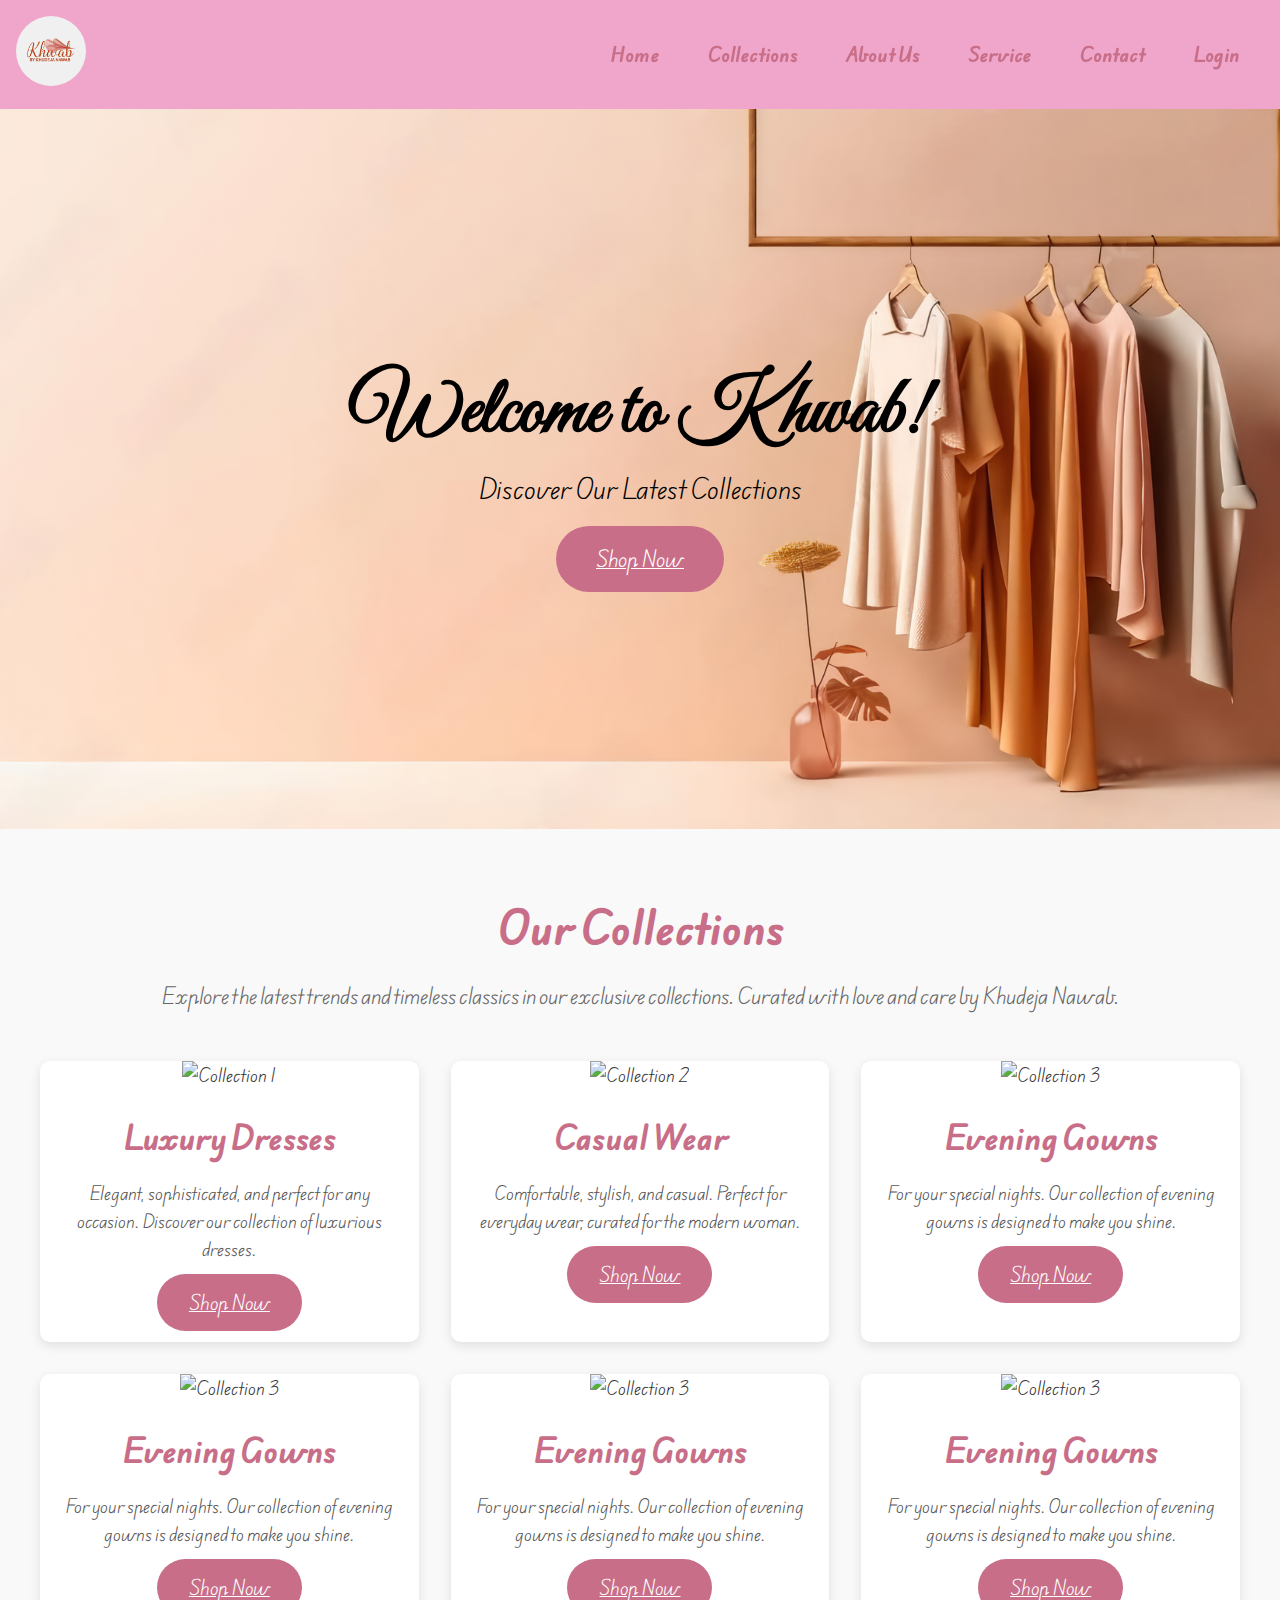
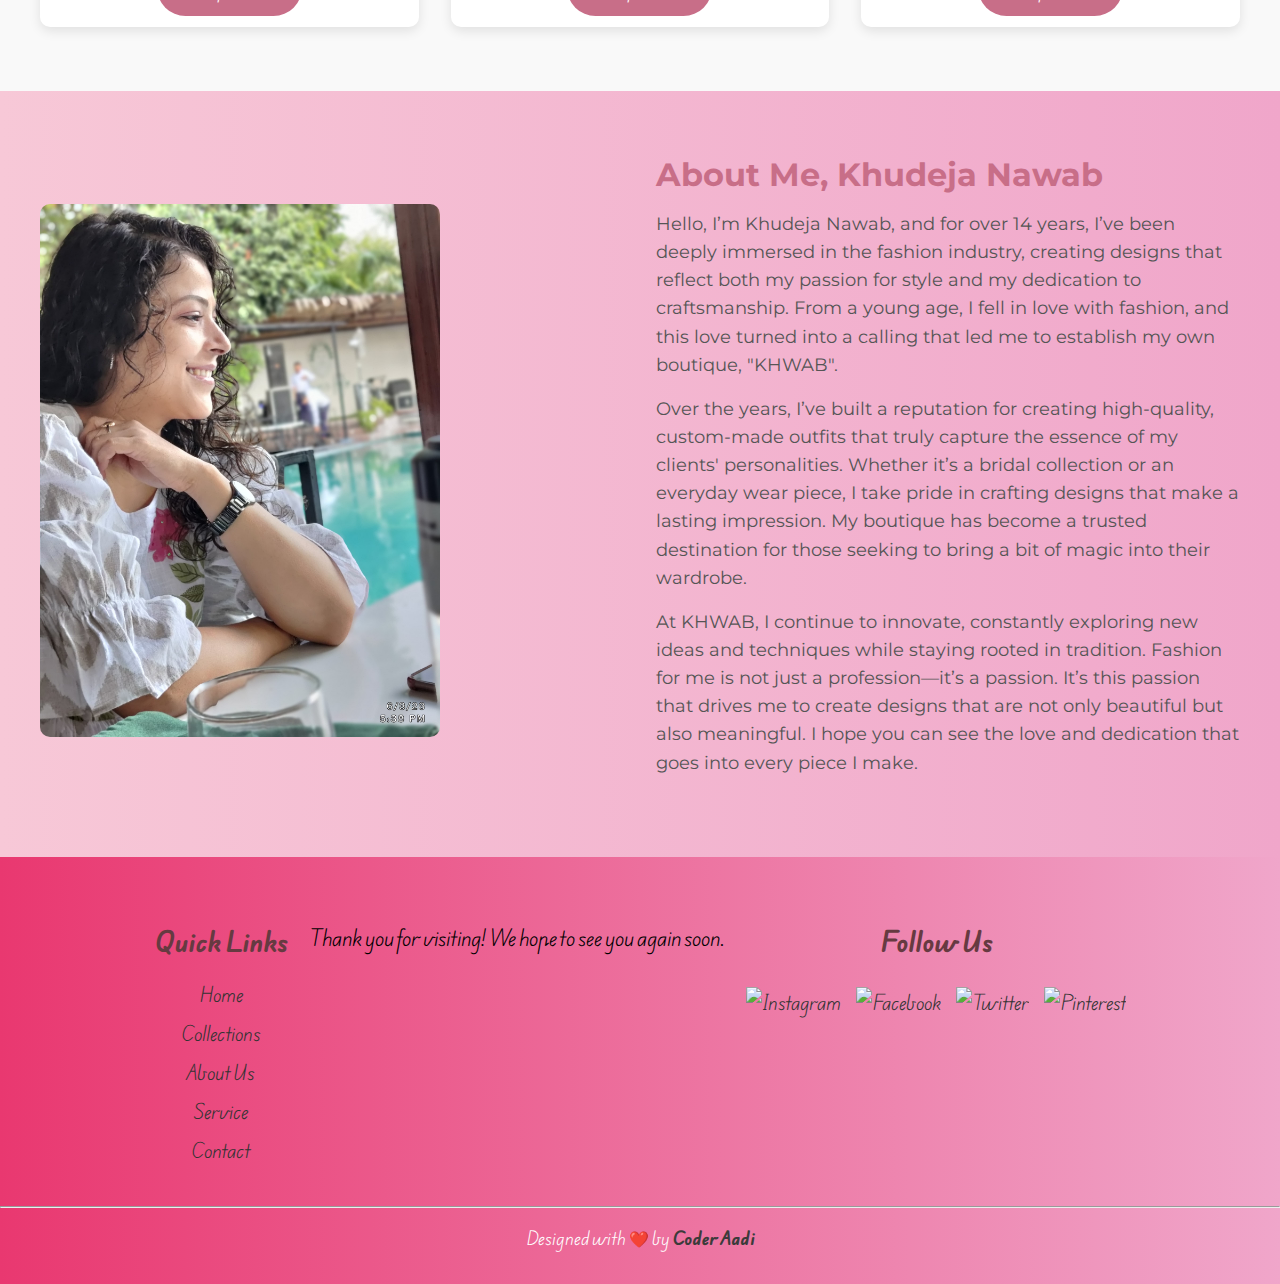
==== index.html @ cdc01c16 "pushing 1st update" ====
<!DOCTYPE html>
<html lang="en">

<head>
    <meta charset="UTF-8">
    <meta name="viewport" content="width=device-width, initial-scale=1.0">
    <title>KHWAB by Khudeja Nawab</title>
    <link rel="icon" href="/assets/images/fevicon.ico" type="image/x-icon">
    <link rel="stylesheet" href="/assets/css/style.css">
    <script src="/assets/js/script.js"></script>

    <!-- fonts -->
    <link rel="preconnect" href="https://fonts.googleapis.com">
    <link rel="preconnect" href="https://fonts.gstatic.com" crossorigin>
    <link
        href="https://fonts.googleapis.com/css2?family=Great+Vibes&family=Montserrat:ital,wght@0,100..900;1,100..900&family=Parkinsans:wght@300..800&family=Poppins:ital,wght@0,100;0,200;0,300;0,400;0,500;0,600;0,700;0,800;0,900;1,100;1,200;1,300;1,400;1,500;1,600;1,700;1,800;1,900&family=Teko:wght@300..700&display=swap"
        rel="stylesheet">
    <link
        href="https://fonts.googleapis.com/css2?family=Edu+AU+VIC+WA+NT+Hand:wght@400..700&family=Great+Vibes&family=Montserrat:ital,wght@0,100..900;1,100..900&family=Parkinsans:wght@300..800&family=Poppins:ital,wght@0,100;0,200;0,300;0,400;0,500;0,600;0,700;0,800;0,900;1,100;1,200;1,300;1,400;1,500;1,600;1,700;1,800;1,900&family=Teko:wght@300..700&display=swap"
        rel="stylesheet">
</head>

<body>

    <!-- Header Section -->
    <header>
        <div class="logo">
            <img src="/assets/images/logo-img.jpg" alt="KHWAB Boutique">
        </div>
        <nav>
            <ul class="nav-links">
                <li><a href="#home">Home</a></li>
                <li><a href="#collections">Collections</a></li>
                <li><a href="#about">About Us</a></li>
                <li><a href="#service">Service</a></li>
                <li><a href="#contact">Contact</a></li>
                <li><a href="#login">Login</a></li>
            </ul>
        </nav>
    </header>

    <!-- Hero Section -->
    <section class="hero">
        <div class="hero-text">
            <h1>Welcome to Khwab!</h1>
            <p>Discover Our Latest Collections</p>
            <a href="#collections" class="btn">Shop Now</a>
        </div>
    </section>

    <!-- Collections Section -->
    <section id="collections" class="collections">
        <div class="container">
            <h2 class="section-title">Our Collections</h2>
            <p class="section-description">Explore the latest trends and timeless classics in our exclusive collections.
                Curated with love and care by Khudeja Nawab.</p>

            <div class="collection-cards">
                <div class="collection-card">
                    <img src="/assets/images/collection1.jpg" alt="Collection 1">
                    <div class="collection-info">
                        <h3>Luxury Dresses</h3>
                        <p>Elegant, sophisticated, and perfect for any occasion. Discover our collection of luxurious
                            dresses.</p>
                        <a href="#shop" class="btn">Shop Now</a>
                    </div>
                </div>

                <div class="collection-card">
                    <img src="/assets/images/collection2.jpg" alt="Collection 2">
                    <div class="collection-info">
                        <h3>Casual Wear</h3>
                        <p>Comfortable, stylish, and casual. Perfect for everyday wear, curated for the modern woman.
                        </p>
                        <a href="#shop" class="btn">Shop Now</a>
                    </div>
                </div>

                <div class="collection-card">
                    <img src="/assets/images/collection3.jpg" alt="Collection 3">
                    <div class="collection-info">
                        <h3>Evening Gowns</h3>
                        <p>For your special nights. Our collection of evening gowns is designed to make you shine.</p>
                        <a href="#shop" class="btn">Shop Now</a>
                    </div>
                </div>

                <div class="collection-card">
                    <img src="/assets/images/collection3.jpg" alt="Collection 3">
                    <div class="collection-info">
                        <h3>Evening Gowns</h3>
                        <p>For your special nights. Our collection of evening gowns is designed to make you shine.</p>
                        <a href="#shop" class="btn">Shop Now</a>
                    </div>
                </div>

                <div class="collection-card">
                    <img src="/assets/images/collection3.jpg" alt="Collection 3">
                    <div class="collection-info">
                        <h3>Evening Gowns</h3>
                        <p>For your special nights. Our collection of evening gowns is designed to make you shine.</p>
                        <a href="#shop" class="btn">Shop Now</a>
                    </div>
                </div>

                <div class="collection-card">
                    <img src="/assets/images/collection3.jpg" alt="Collection 3">
                    <div class="collection-info">
                        <h3>Evening Gowns</h3>
                        <p>For your special nights. Our collection of evening gowns is designed to make you shine.</p>
                        <a href="#shop" class="btn">Shop Now</a>
                    </div>
                </div>
            </div>
        </div>
    </section>

    <!-- About Us Section -->
    <section id="about" class="about-us">
        <div class="about-container">
            <div class="about-image">
                <img src="/assets/images/khudeja-nawab.jpg" alt="Khudeja Nawab">
            </div>
            <div class="about-text">
                <h2>About Me, Khudeja Nawab</h2>
                <p>Hello, I’m Khudeja Nawab, and for over 14 years, I’ve been deeply immersed in the fashion industry,
                    creating designs that reflect both my passion for style and my dedication to craftsmanship. From a
                    young age, I fell in love with fashion, and this love turned into a calling that led me to establish
                    my own boutique, "KHWAB".</p>
                <p>Over the years, I’ve built a reputation for creating high-quality, custom-made outfits that truly
                    capture the essence of my clients' personalities. Whether it’s a bridal collection or an everyday
                    wear piece, I take pride in crafting designs that make a lasting impression. My boutique has become
                    a trusted destination for those seeking to bring a bit of magic into their wardrobe.</p>
                <p>At KHWAB, I continue to innovate, constantly exploring new ideas and techniques while staying rooted
                    in tradition. Fashion for me is not just a profession—it’s a passion. It’s this passion that drives
                    me to create designs that are not only beautiful but also meaningful. I hope you can see the love
                    and dedication that goes into every piece I make.</p>
            </div>
        </div>
    </section>

    <!-- Footer Section -->
    <footer>
        <div class="footer-content">
            <!-- Quick Links -->
            <div class="quick-links">
                <h3>Quick Links</h3>
                <ul>
                    <li><a href="#home">Home</a></li>
                    <li><a href="#collections">Collections</a></li>
                    <li><a href="#about">About Us</a></li>
                    <li><a href="#service">Service</a></li>
                    <li><a href="#contact">Contact</a></li>
                </ul>
            </div>

            <!-- Thank You Message -->
            <div class="thank-you">
                <p>Thank you for visiting! We hope to see you again soon.</p>
            </div>

            <!-- Social Media Links -->
            <div class="social-links">
                <h3>Follow Us</h3>
                <ul>
                    <li><a href="https://www.instagram.com/khwabofficial/?igsh=MXZoZmw4djF5OGRlbw%3D%3D#"
                            target="_blank">
                            <img src="https://img.icons8.com/?size=100&id=Xy10Jcu1L2Su&format=png&color=000000"
                                alt="Instagram">
                        </a></li>
                    <li><a href="https://www.facebook.com" target="_blank">
                            <img src="https://img.icons8.com/?size=100&id=118497&format=png&color=000000"
                                alt="Facebook">
                        </a></li>
                    <li><a href="https://twitter.com" target="_blank">
                            <img src="https://img.icons8.com/?size=100&id=13963&format=png&color=000000" alt="Twitter">
                        </a></li>
                    <li><a href="https://www.pinterest.com" target="_blank">
                            <img src="https://img.icons8.com/?size=100&id=16713&format=png&color=000000"
                                alt="Pinterest">
                        </a></li>
                </ul>
            </div>
        </div>

        <hr>

        <!-- Credit Line -->
        <div class="footer-credit">
            <p>Designed with ❤️ by <a href="https://www.linkedin.com/in/aditya-aerpule-a22062309/" target="_blank">Coder Aadi</a></p>
        </div>
    </footer>

</body>

</html>
---- assets/css/style.css ----
/* Base CSS Reset */
* {
    margin: 0;
    padding: 0;
    box-sizing: border-box;
}

body {
    font-family: "Edu AU VIC WA NT Hand", cursive;
    background-color: #f6afd7;
    color: #333;
    position: relative;
    z-index: 10; /* Set z-index lower than the header */
}

/* Color Palette */
:root {
    --light-pink: #f7c8d7;
    --pink: #f0a6ca;
    --dark-pink: #c86e88;
}

/* Header Section */
header {
    display: flex;
    justify-content: space-between;
    align-items: center;
    padding: 1rem;
    background-color: var(--light-pink);
    transition: background-color 0.3s ease;
    position: sticky;
    top: 0;
    z-index: 100; /* Keep header above other content */
}

header:hover {
    background-color: var(--pink);
}

.logo img {
    width: 70px;
    height: auto;
    margin-top: auto;
    margin-bottom: auto;
    transition: transform 0.3s ease;
    border-radius: 50%;
}

.logo img:hover {
    transform: scale(1.1);
}

/* Navbar */
nav {
    position: sticky;
    top: 0;
    overflow: hidden;
    z-index: 99; /* Ensure nav stays below the header */
}

/* Navbar links container */
nav ul {
    display: flex;
    list-style-type: none;
    padding: 0;
    justify-content: center; /* Center the items */
}

/* Individual list items */
nav ul li {
    margin: 0 1.5rem;
    position: relative;
    z-index: 1; /* Ensure that the hover effect is applied on the correct layer */
}

/* Style for anchor tags */
nav ul li a {
    text-decoration: none;
    color: var(--dark-pink);
    font-weight: bold;
    font-size: 1.1rem;
    position: relative;
    transition: color 0.3s ease, transform 0.3s ease; /* Ensure smooth transition */
}

/* Underline effect */
nav ul li a::after {
    content: '';
    position: absolute;
    bottom: -5px;
    left: 0;
    width: 100%;
    height: 2px;
    background-color: var(--dark-pink);
    transform: scaleX(0);
    transition: transform 0.3s ease;
}

/* Hover effect for navbar list items */
nav ul li a:hover {
    color: rgb(170, 130, 137);
    transform: translateY(-5px) scale(1.3); /* Add scale effect */
    z-index: 10; /* Ensure the link appears above other content */
    transition: transform 0.3s ease, color 0.3s ease; /* Smooth transition */
}

nav ul li a:hover::after {
    transform: scaleX(1);
}

/* Hero Section */
.hero {
    position: relative;
    width: 100%;
    height: 80vh;
    background-image: url('/assets/images/hero-bg.png');
    background-size: cover;
    background-position: center;
    display: flex;
    justify-content: center;
    align-items: center;
    text-align: center;
    transition: background 0.5s ease;
}

.hero-text h1 {
    font-size: 5rem;
    font-family: "Great Vibes", cursive;
    color: rgb(0, 0, 0);
    margin-bottom: 5px;
    animation: fadeInUp 1s ease-out;
}

.hero-text p {
    font-size: 1.5rem;
    font-family: "Edu AU VIC WA NT Hand", cursive;
    color: rgb(0, 0, 0);
    margin-bottom: 2rem;
    animation: fadeInUp 1.5s ease-out;
}

.hero-text .btn {
    padding: 1rem 2.5rem;
    background-color: var(--dark-pink);
    color: white;
    font-size: 1.2rem;
    border: none;
    border-radius: 50px;
    cursor: pointer;
    transition: background-color 0.3s ease, transform 0.3s ease;
}

.hero-text .btn:hover {
    background-color: var(--pink);
    transform: scale(1.05);
}


/* Collection Section Stylings */
/* Collections Section Styles */
.collections {
    padding: 4rem 2rem;
    background-color: #f9f9f9;
}

.collections .container {
    max-width: 1200px;
    margin: 0 auto;
    text-align: center;
}

.section-title {
    font-size: 2.5rem;
    color: var(--dark-pink);
    margin-bottom: 1rem;
}

.section-description {
    font-size: 1.2rem;
    color: #666;
    margin-bottom: 3rem;
}

.collection-cards {
    display: grid;
    grid-template-columns: repeat(auto-fill, minmax(300px, 1fr));
    gap: 2rem;
}

.collection-card {
    background-color: white;
    border-radius: 10px;
    overflow: hidden;
    box-shadow: 0 4px 12px rgba(0, 0, 0, 0.1);
    position: relative;
    transition: transform 0.3s ease;
}

.collection-card img {
    width: 100%;
    height: 200px;
    object-fit: cover;
}

.collection-info {
    padding: 1.5rem;
}

.collection-info h3 {
    font-size: 1.8rem;
    color: var(--dark-pink);
    margin-bottom: 1rem;
}

.collection-info p {
    font-size: 1rem;
    color: #555;
    margin-bottom: 1.5rem;
}

.collection-info .btn {
    padding: 0.8rem 2rem;
    background-color: var(--dark-pink);
    color: white;
    font-size: 1.1rem;
    border: none;
    border-radius: 50px;
    cursor: pointer;
    transition: background-color 0.3s ease;
}

.collection-info .btn:hover {
    background-color: var(--pink);
}

.collection-card:hover {
    transform: translateY(-5px);
}
/* Collection section stylings ends here */

/* About Us Section */
.about-us {
    display: flex;
    justify-content: center;
    align-items: center;
    padding: 4rem 2rem;
    background: linear-gradient(to right, #f7c8d7, #f0a6ca);
}

.about-container {
    display: flex;
    max-width: 1200px;
    margin: 0 auto;
    align-items: center;
    justify-content: space-between;
    width: 100%;
}

.about-image {
    flex: 1;
    padding-right: 2rem;
}

.about-image img {
    width: 100%;
    max-width: 400px;
    border-radius: 10px;
    transition: transform 0.3s ease, box-shadow 0.3s ease;
}

.about-image img:hover {
    transform: rotate(3deg) scale(1.1);
    box-shadow: 0 4px 10px rgba(0, 0, 0, 0.2);
}

.about-text {
    flex: 1;
    color: #333;
    font-family: 'Montserrat', sans-serif;
}

.about-text h2 {
    font-size: 2rem;
    color: var(--dark-pink);
    margin-bottom: 1rem;
    font-weight: bold;
}

.about-text p {
    font-size: 1.1rem;
    line-height: 1.6;
    margin-bottom: 1rem;
    color: #555;
}
/* About me section ends here */

/* Animations */
@keyframes fadeInUp {
    0% {
        opacity: 0;
        transform: translateY(30px);
    }
    100% {
        opacity: 1;
        transform: translateY(0);
    }
}

/* Footer Section Styles */
footer {
    background: linear-gradient(to right, #e93870, #f0a6ca);
    padding: 2rem 0;
    text-align: center;
    color: black;
}

.footer-content {
    display: flex;
    flex-wrap: wrap;
    justify-content: space-between; /* Align quick links to left and social links to right */
    padding: 2rem;
}

.thank-you p {
    font-size: 1.2rem;
    color: var(--dark-pink);
    margin-bottom: 1.5rem;
    color: black;
    text-align: center;
    flex: 1 1 100%; /* Ensures the message takes up full width */
}

.quick-links h3, .social-links h3 {
    font-size: 1.5rem;
    color: rgb(102, 58, 65);
    margin-bottom: 1rem;
}

.quick-links{
    margin-left: 10%;
}
.social-links{
    margin-right: 10%;
}

.quick-links ul, .social-links ul {
    list-style-type: none;
    padding: 0;
}

.quick-links ul li, .social-links ul li {
    margin: 0.5rem 0;
}

.quick-links ul li a, .social-links ul li a {
    text-decoration: none;
    color: #333;
    font-size: 1.1rem;
    transition: color 0.3s ease;
}

.quick-links ul li a:hover, .social-links ul li a:hover {
    color: white;
}

.social-links ul {
    display: flex; /* Align social icons horizontally */
    justify-content: center; /* Center align the icons */
    gap: 15px; /* Add spacing between icons */
}

.social-links ul li img {
    width: 30px;
    height: 30px;
    transition: transform 0.3s ease;
}

.social-links ul li img:hover {
    transform: scale(1.1); /* Hover effect to slightly scale up the icons */
}

.footer-credit {
    padding-top: 1rem;
    color: white;
    font-size: 1rem;
}

.footer-credit a {
    color: rgb(60, 59, 59);
    text-decoration: none;
    font-weight: bold;
}

.footer-credit a:hover {
    text-decoration: underline;
}

/* Smooth Scroll */
html {
    scroll-behavior: smooth;
}
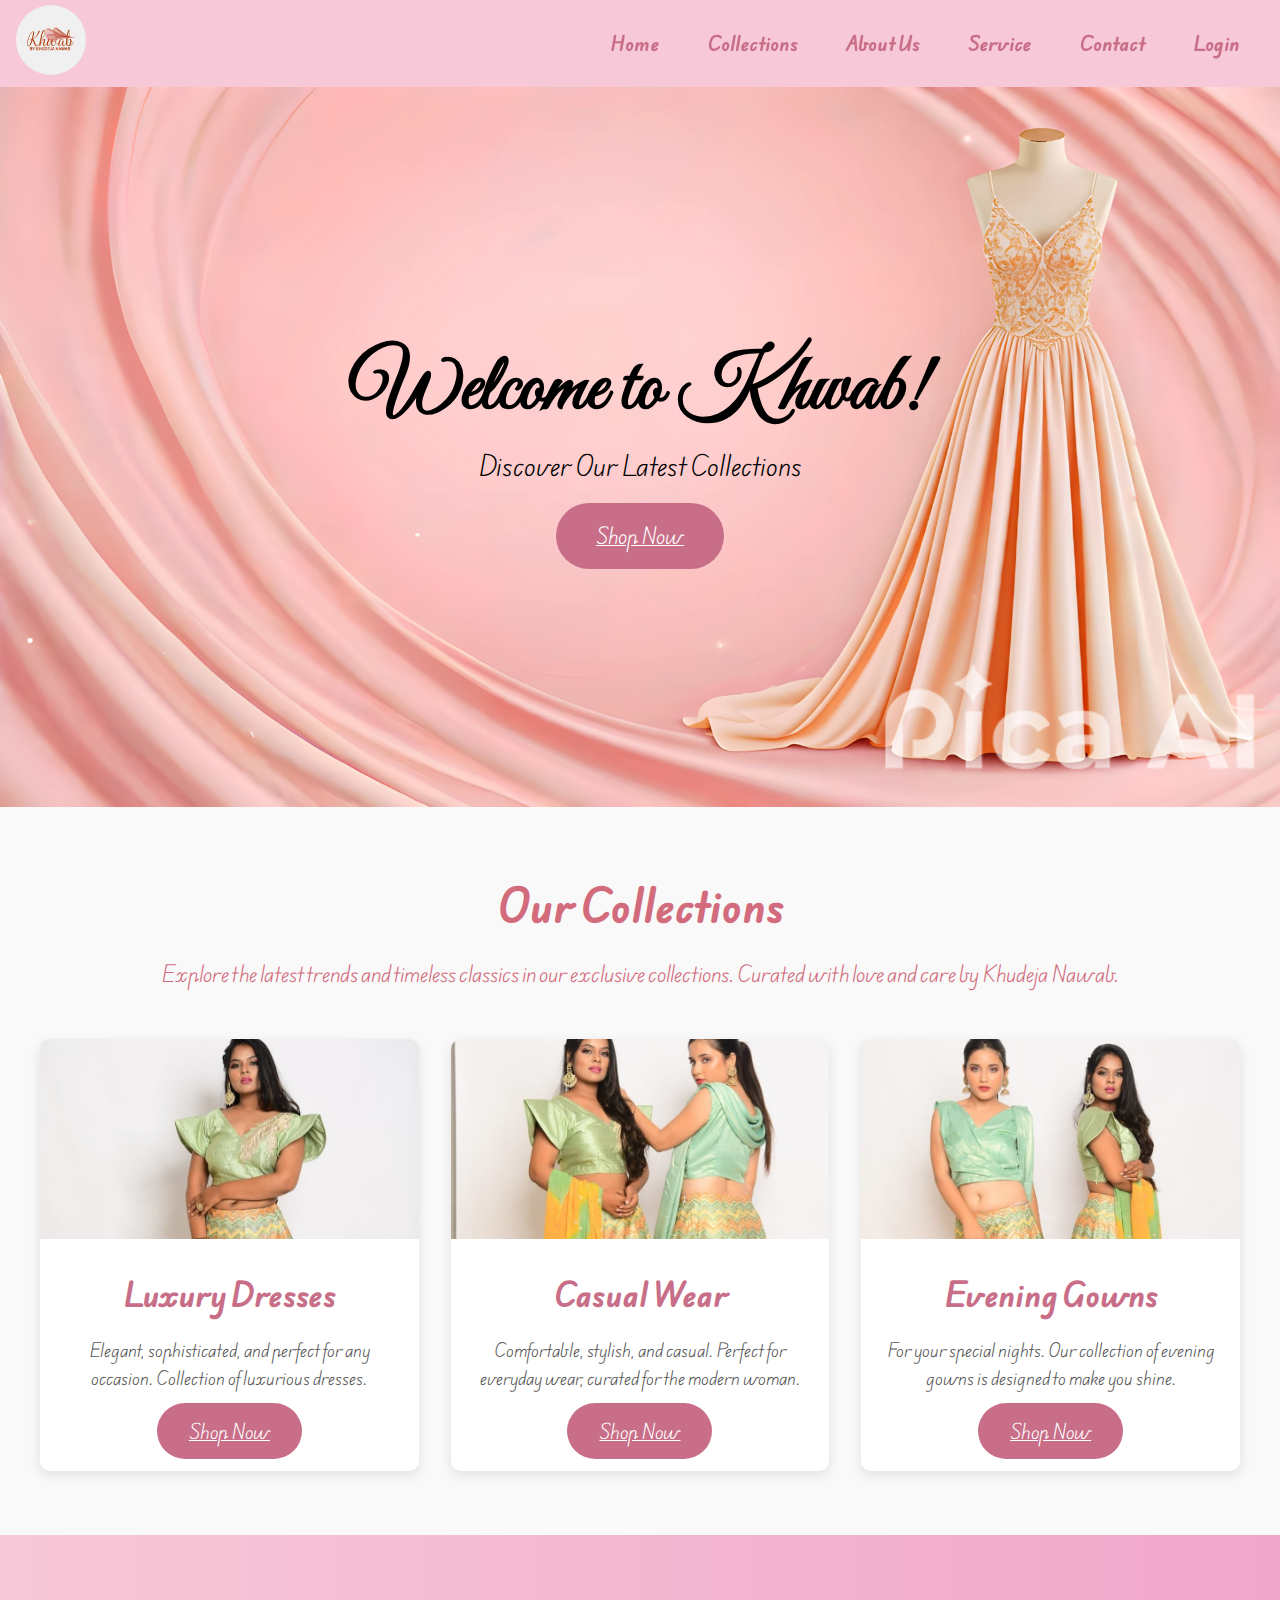
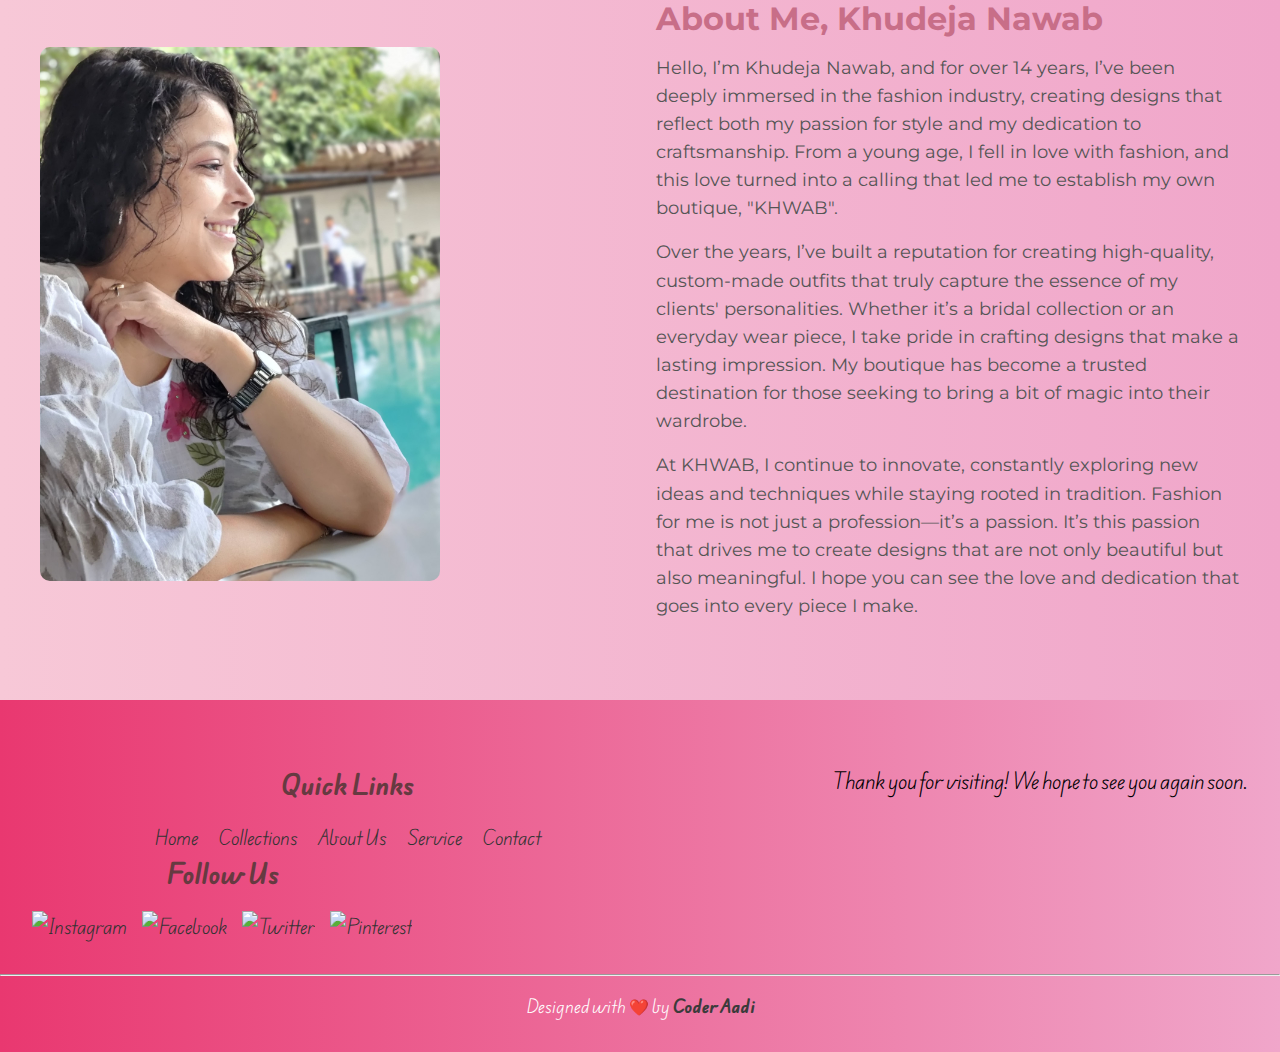
==== commit 4ea37bb1: "pushing updates" ====
--- a/index.html
+++ b/index.html
@@ -9,14 +9,17 @@
     <link rel="stylesheet" href="/assets/css/style.css">
     <script src="/assets/js/script.js"></script>
 
+    <!-- Particles.js Library -->
+    <script src="https://cdn.jsdelivr.net/particles.js/2.0.0/particles.min.js"></script>
+
     <!-- fonts -->
     <link rel="preconnect" href="https://fonts.googleapis.com">
     <link rel="preconnect" href="https://fonts.gstatic.com" crossorigin>
     <link
-        href="https://fonts.googleapis.com/css2?family=Great+Vibes&family=Montserrat:ital,wght@0,100..900;1,100..900&family=Parkinsans:wght@300..800&family=Poppins:ital,wght@0,100;0,200;0,300;0,400;0,500;0,600;0,700;0,800;0,900;1,100;1,200;1,300;1,400;1,500;1,600;1,700;1,800;1,900&family=Teko:wght@300..700&display=swap"
+        href="https://fonts.googleapis.com/css2?family=Great+Vibes&family=Montserrat:ital,wght@0,100..900;1,100..900&family=Parkinsans:wght@300..800&family=Poppins:ital,wght@0,100;0,200;0,300;0,400;0,500;0,600;0,700;0,800;0,900&family=Teko:wght@300..700&display=swap"
         rel="stylesheet">
     <link
-        href="https://fonts.googleapis.com/css2?family=Edu+AU+VIC+WA+NT+Hand:wght@400..700&family=Great+Vibes&family=Montserrat:ital,wght@0,100..900;1,100..900&family=Parkinsans:wght@300..800&family=Poppins:ital,wght@0,100;0,200;0,300;0,400;0,500;0,600;0,700;0,800;0,900;1,100;1,200;1,300;1,400;1,500;1,600;1,700;1,800;1,900&family=Teko:wght@300..700&display=swap"
+        href="https://fonts.googleapis.com/css2?family=Edu+AU+VIC+WA+NT+Hand:wght@400..700&family=Great+Vibes&family=Montserrat:ital,wght@0,100..900;1,100..900&family=Parkinsans:wght@300..800&family=Poppins:ital,wght@0,100;0,200;0,300;0,400;0,500;0,600;0,700;0,800;0,900&family=Teko:wght@300..700&display=swap"
         rel="stylesheet">
 </head>
 
@@ -29,7 +32,7 @@
         </div>
         <nav>
             <ul class="nav-links">
-                <li><a href="#home">Home</a></li>
+                <li><a href="#hero">Home</a></li>
                 <li><a href="#collections">Collections</a></li>
                 <li><a href="#about">About Us</a></li>
                 <li><a href="#service">Service</a></li>
@@ -40,7 +43,10 @@
     </header>
 
     <!-- Hero Section -->
-    <section class="hero">
+    <section class="hero" id="hero">
+        <!-- Particle Effect Container -->
+        <div id="particles-js"></div>
+
         <div class="hero-text">
             <h1>Welcome to Khwab!</h1>
             <p>Discover Our Latest Collections</p>
@@ -57,17 +63,17 @@
 
             <div class="collection-cards">
                 <div class="collection-card">
-                    <img src="/assets/images/collection1.jpg" alt="Collection 1">
+                    <img src="/assets/images/collection-img1.jpg" alt="Collection 1">
                     <div class="collection-info">
                         <h3>Luxury Dresses</h3>
-                        <p>Elegant, sophisticated, and perfect for any occasion. Discover our collection of luxurious
+                        <p>Elegant, sophisticated, and perfect for any occasion. Collection of luxurious
                             dresses.</p>
                         <a href="#shop" class="btn">Shop Now</a>
                     </div>
                 </div>
 
                 <div class="collection-card">
-                    <img src="/assets/images/collection2.jpg" alt="Collection 2">
+                    <img src="/assets/images/collection-img2.jpg" alt="Collection 2">
                     <div class="collection-info">
                         <h3>Casual Wear</h3>
                         <p>Comfortable, stylish, and casual. Perfect for everyday wear, curated for the modern woman.
@@ -77,7 +83,7 @@
                 </div>
 
                 <div class="collection-card">
-                    <img src="/assets/images/collection3.jpg" alt="Collection 3">
+                    <img src="/assets/images/collection-img3.jpg" alt="Collection 3">
                     <div class="collection-info">
                         <h3>Evening Gowns</h3>
                         <p>For your special nights. Our collection of evening gowns is designed to make you shine.</p>
@@ -85,32 +91,6 @@
                     </div>
                 </div>
 
-                <div class="collection-card">
-                    <img src="/assets/images/collection3.jpg" alt="Collection 3">
-                    <div class="collection-info">
-                        <h3>Evening Gowns</h3>
-                        <p>For your special nights. Our collection of evening gowns is designed to make you shine.</p>
-                        <a href="#shop" class="btn">Shop Now</a>
-                    </div>
-                </div>
-
-                <div class="collection-card">
-                    <img src="/assets/images/collection3.jpg" alt="Collection 3">
-                    <div class="collection-info">
-                        <h3>Evening Gowns</h3>
-                        <p>For your special nights. Our collection of evening gowns is designed to make you shine.</p>
-                        <a href="#shop" class="btn">Shop Now</a>
-                    </div>
-                </div>
-
-                <div class="collection-card">
-                    <img src="/assets/images/collection3.jpg" alt="Collection 3">
-                    <div class="collection-info">
-                        <h3>Evening Gowns</h3>
-                        <p>For your special nights. Our collection of evening gowns is designed to make you shine.</p>
-                        <a href="#shop" class="btn">Shop Now</a>
-                    </div>
-                </div>
             </div>
         </div>
     </section>
@@ -187,10 +167,122 @@
 
         <!-- Credit Line -->
         <div class="footer-credit">
-            <p>Designed with ❤️ by <a href="https://www.linkedin.com/in/aditya-aerpule-a22062309/" target="_blank">Coder Aadi</a></p>
+            <p>Designed with ❤️ by <a href="https://www.linkedin.com/in/aditya-aerpule-a22062309/" target="_blank">Coder
+                    Aadi</a></p>
         </div>
     </footer>
 
+    <script>
+        particlesJS("particles-js", {
+            "particles": {
+                "number": {
+                    "value": 150,
+                    "density": {
+                        "enable": true,
+                        "value_area": 800
+                    }
+                },
+                "color": {
+                    "value": "#FFD700" // Golden color
+                },
+                "shape": {
+                    "type": "circle",
+                    "stroke": {
+                        "width": 0,
+                        "color": "#000000"
+                    },
+                    "polygon": {
+                        "nb_sides": 5
+                    },
+                    "image": {
+                        "src": "img/github.svg",
+                        "width": 100,
+                        "height": 100
+                    }
+                },
+                "opacity": {
+                    "value": 1,
+                    "random": false,
+                    "anim": {
+                        "enable": false,
+                        "speed": 1,
+                        "opacity_min": 0.1,
+                        "sync": false
+                    }
+                },
+                "size": {
+                    "value": 3,
+                    "random": true,
+                    "anim": {
+                        "enable": false,
+                        "speed": 40,
+                        "size_min": 0.1,
+                        "sync": false
+                    }
+                },
+                "line_linked": {
+                    "enable": false,
+                    "distance": 150,
+                    "color": "#ffffff",
+                    "opacity": 0.4,
+                    "width": 1
+                },
+                "move": {
+                    "enable": true,
+                    "speed": 6,
+                    "direction": "none",
+                    "random": false,
+                    "straight": false,
+                    "out_mode": "out",
+                    "attract": {
+                        "enable": false,
+                        "rotateX": 600,
+                        "rotateY": 1200
+                    }
+                }
+            },
+            "interactivity": {
+                "detect_on": "canvas",
+                "events": {
+                    "onhover": {
+                        "enable": true,
+                        "mode": "repulse"
+                    },
+                    "onclick": {
+                        "enable": true,
+                        "mode": "push"
+                    },
+                    "resize": true
+                },
+                "modes": {
+                    "grab": {
+                        "distance": 400,
+                        "line_linked": {
+                            "opacity": 1
+                        }
+                    },
+                    "bubble": {
+                        "distance": 400,
+                        "size": 40,
+                        "duration": 2,
+                        "opacity": 8,
+                        "speed": 3
+                    },
+                    "repulse": {
+                        "distance": 200,
+                        "duration": 0.4
+                    },
+                    "push": {
+                        "particles_nb": 4
+                    },
+                    "remove": {
+                        "particles_nb": 2
+                    }
+                }
+            },
+            "retina_detect": true
+        });
+    </script>
 </body>
 
 </html>--- a/assets/css/style.css
+++ b/assets/css/style.css
@@ -25,7 +25,7 @@
     display: flex;
     justify-content: space-between;
     align-items: center;
-    padding: 1rem;
+    padding: 0.3rem 1rem;
     background-color: var(--light-pink);
     transition: background-color 0.3s ease;
     position: sticky;
@@ -33,9 +33,9 @@
     z-index: 100; /* Keep header above other content */
 }
 
-header:hover {
-    background-color: var(--pink);
-}
+/* header:hover {
+    background-color: rgb(241, 190, 199);
+} */
 
 .logo img {
     width: 70px;
@@ -81,31 +81,32 @@
     font-size: 1.1rem;
     position: relative;
     transition: color 0.3s ease, transform 0.3s ease; /* Ensure smooth transition */
-}
-
-/* Underline effect */
+    padding-bottom: 2px; /* Add some space at the bottom for the underline */
+}
+
+/* Hover effect and popup animation */
 nav ul li a::after {
     content: '';
     position: absolute;
-    bottom: -5px;
+    bottom: 0;
     left: 0;
     width: 100%;
     height: 2px;
     background-color: var(--dark-pink);
     transform: scaleX(0);
-    transition: transform 0.3s ease;
-}
-
-/* Hover effect for navbar list items */
+    transform-origin: bottom right;
+    transition: transform 0.3s ease-in-out;
+}
+
+nav ul li a:hover::after {
+    transform: scaleX(1.5);
+    transform-origin: bottom left;
+}
+
+/* Popup effect */
 nav ul li a:hover {
-    color: rgb(170, 130, 137);
-    transform: translateY(-5px) scale(1.3); /* Add scale effect */
-    z-index: 10; /* Ensure the link appears above other content */
-    transition: transform 0.3s ease, color 0.3s ease; /* Smooth transition */
-}
-
-nav ul li a:hover::after {
-    transform: scaleX(1);
+    color: rgb(195, 51, 75); /* Change text color on hover */
+    transform: translateY(-5px) scale(1.5); /* Slight upward movement and scaling */
 }
 
 /* Hero Section */
@@ -113,7 +114,7 @@
     position: relative;
     width: 100%;
     height: 80vh;
-    background-image: url('/assets/images/hero-bg.png');
+    background-image: url('/assets/images/hero-bg2.png');
     background-size: cover;
     background-position: center;
     display: flex;
@@ -121,6 +122,21 @@
     align-items: center;
     text-align: center;
     transition: background 0.5s ease;
+    overflow: hidden; /* Ensure particles stay within the hero section */
+}
+
+.hero-text{
+    z-index: 5; /* Ensure the text is on top of particles */
+}
+
+#particles-js {
+    position: absolute;
+    top: 0;
+    left: 0;
+    width: 100%;
+    height: 100%;
+    z-index: 1; /* Behind the text but in front of the background */
+    pointer-events: none; /* Ensure particles don't block user interactions */
 }
 
 .hero-text h1 {
@@ -151,16 +167,16 @@
 }
 
 .hero-text .btn:hover {
-    background-color: var(--pink);
+    background-color: rgb(195, 51, 75);
     transform: scale(1.05);
 }
-
 
 /* Collection Section Stylings */
 /* Collections Section Styles */
 .collections {
     padding: 4rem 2rem;
     background-color: #f9f9f9;
+    color: rgb(210, 107, 124);
 }
 
 .collections .container {
@@ -171,13 +187,13 @@
 
 .section-title {
     font-size: 2.5rem;
-    color: var(--dark-pink);
+    color: rgb(210, 107, 124);
     margin-bottom: 1rem;
 }
 
 .section-description {
     font-size: 1.2rem;
-    color: #666;
+    /* color: #666; */
     margin-bottom: 3rem;
 }
 
@@ -230,7 +246,7 @@
 }
 
 .collection-info .btn:hover {
-    background-color: var(--pink);
+    background-color: rgb(195, 51, 75);
 }
 
 .collection-card:hover {
@@ -336,10 +352,11 @@
     margin-bottom: 1rem;
 }
 
-.quick-links{
+.quick-links {
     margin-left: 10%;
 }
-.social-links{
+
+.social-links {
     margin-right: 10%;
 }
 
@@ -348,8 +365,15 @@
     padding: 0;
 }
 
-.quick-links ul li, .social-links ul li {
-    margin: 0.5rem 0;
+/* Align Quick Links li horizontally */
+.quick-links ul {
+    display: flex; /* Align the <li> elements horizontally */
+    gap: 20px; /* Add spacing between the links */
+    justify-content: center; /* Optional: centers the items within the container */
+}
+
+.quick-links ul li {
+    margin: 0; /* Remove the default margin */
 }
 
 .quick-links ul li a, .social-links ul li a {
@@ -363,6 +387,7 @@
     color: white;
 }
 
+/* Social Links Styles */
 .social-links ul {
     display: flex; /* Align social icons horizontally */
     justify-content: center; /* Center align the icons */
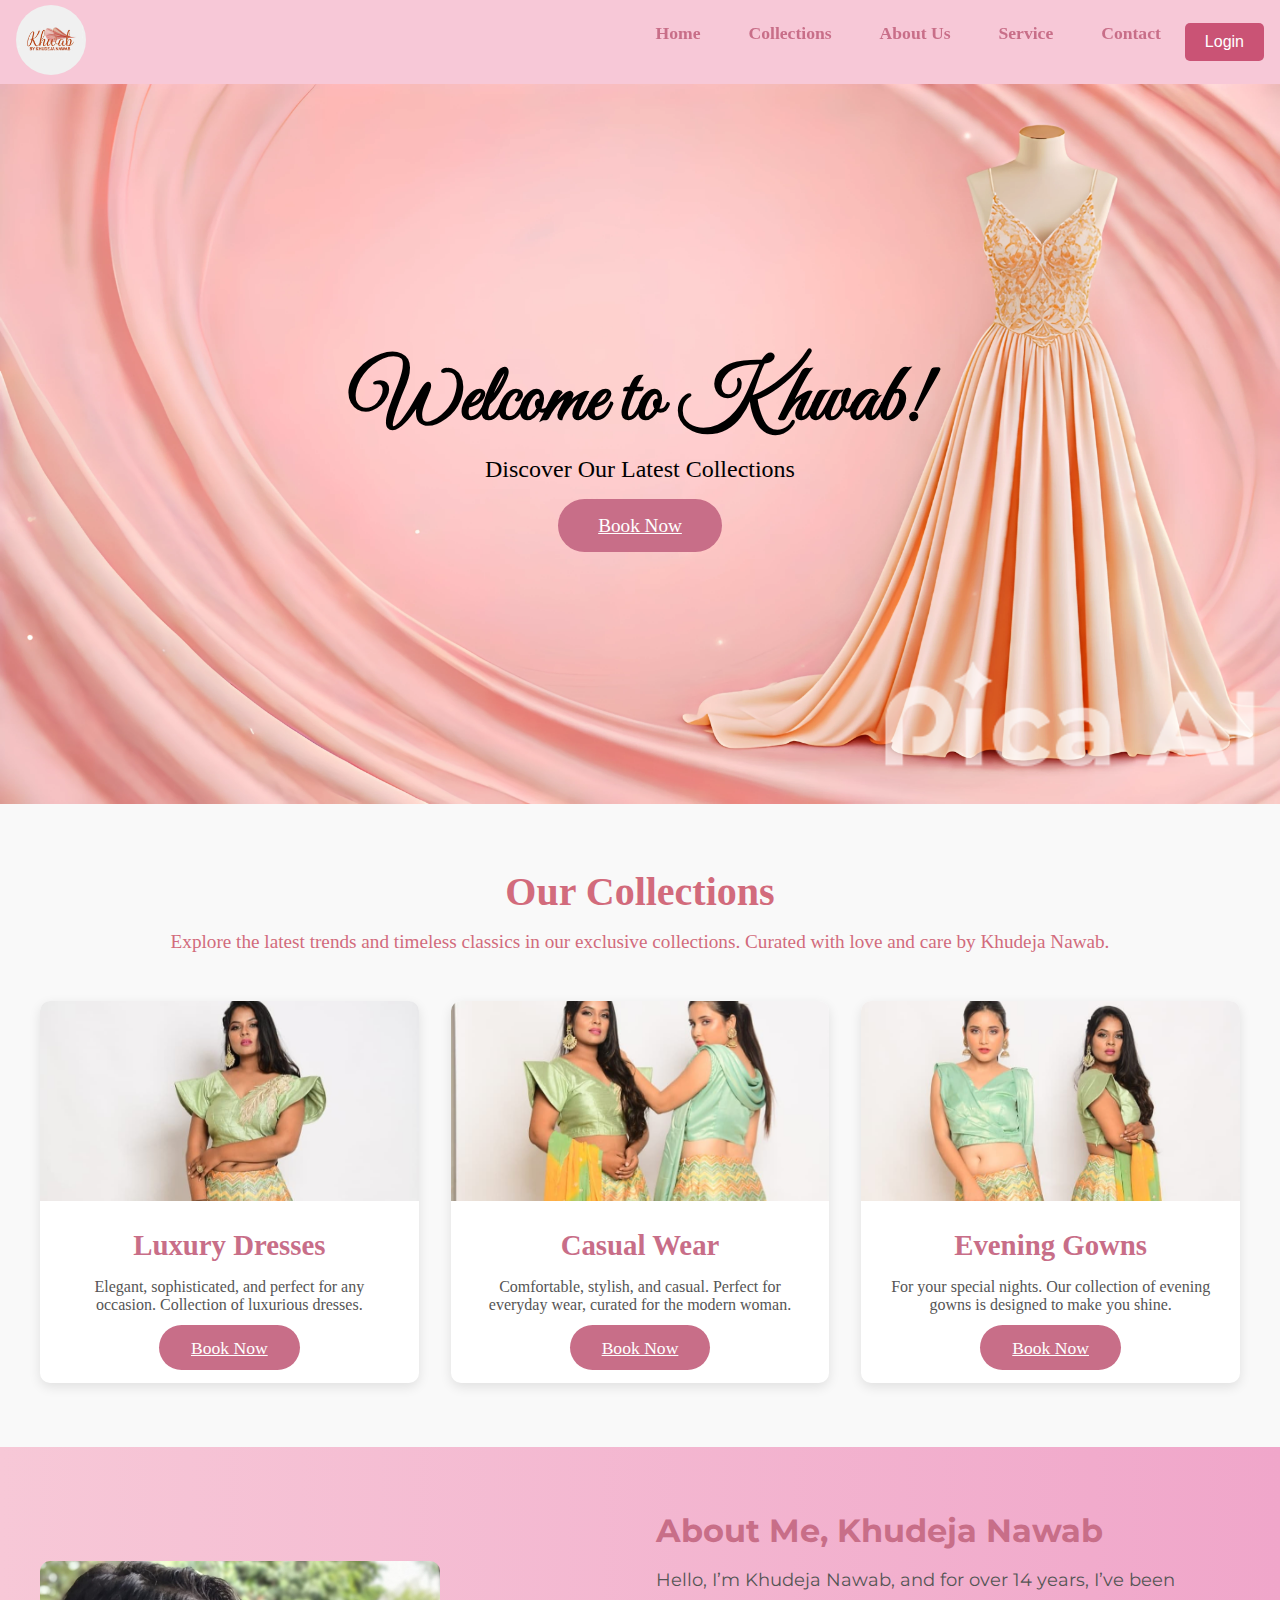
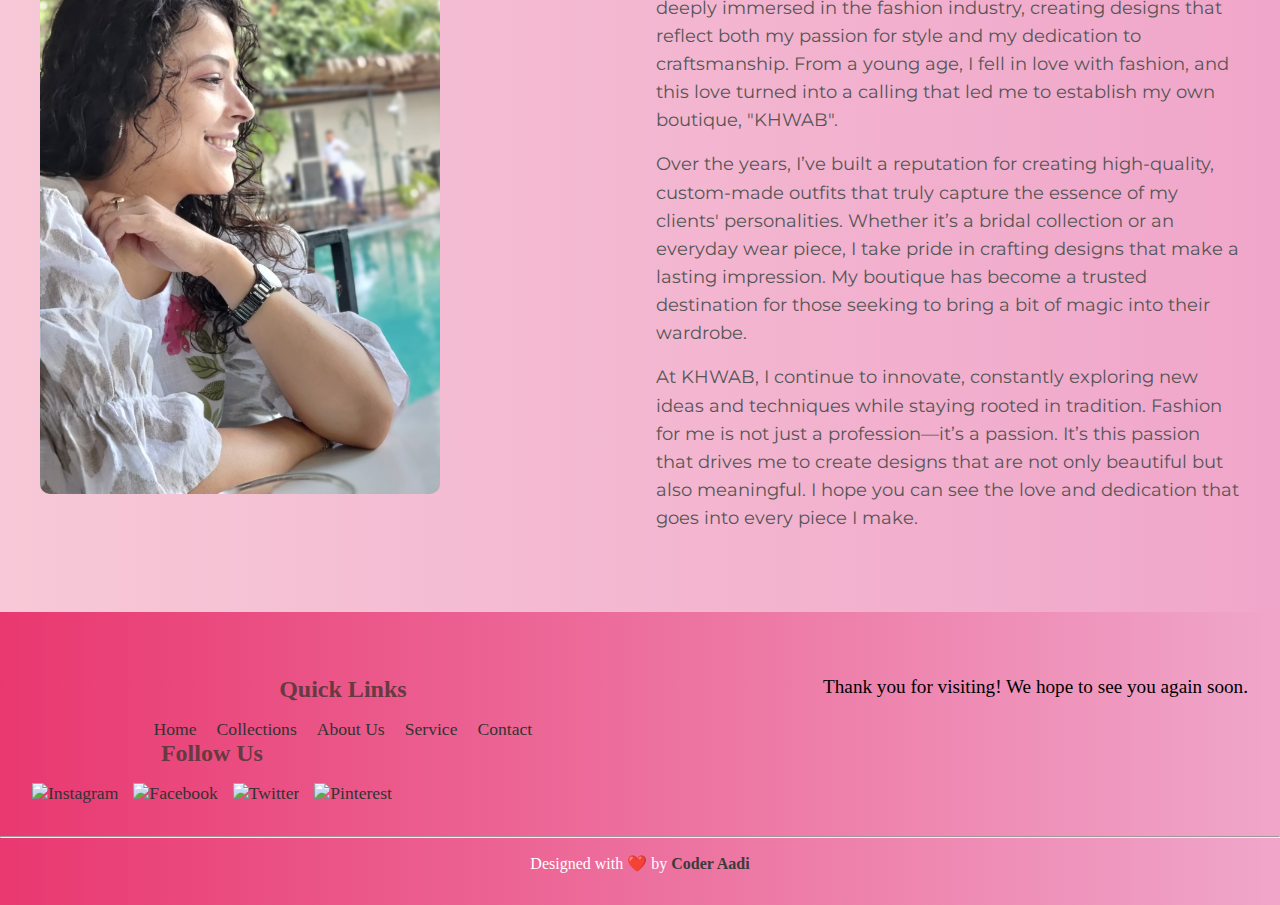
==== commit 93f10f8c: "Updates" ====
--- a/index.html
+++ b/index.html
@@ -12,15 +12,10 @@
     <!-- Particles.js Library -->
     <script src="https://cdn.jsdelivr.net/particles.js/2.0.0/particles.min.js"></script>
 
-    <!-- fonts -->
+    <!-- Fonts -->
     <link rel="preconnect" href="https://fonts.googleapis.com">
     <link rel="preconnect" href="https://fonts.gstatic.com" crossorigin>
-    <link
-        href="https://fonts.googleapis.com/css2?family=Great+Vibes&family=Montserrat:ital,wght@0,100..900;1,100..900&family=Parkinsans:wght@300..800&family=Poppins:ital,wght@0,100;0,200;0,300;0,400;0,500;0,600;0,700;0,800;0,900&family=Teko:wght@300..700&display=swap"
-        rel="stylesheet">
-    <link
-        href="https://fonts.googleapis.com/css2?family=Edu+AU+VIC+WA+NT+Hand:wght@400..700&family=Great+Vibes&family=Montserrat:ital,wght@0,100..900;1,100..900&family=Parkinsans:wght@300..800&family=Poppins:ital,wght@0,100;0,200;0,300;0,400;0,500;0,600;0,700;0,800;0,900&family=Teko:wght@300..700&display=swap"
-        rel="stylesheet">
+    <link href="https://fonts.googleapis.com/css2?family=Great+Vibes&family=Montserrat:ital,wght@0,100..900;1,100..900&family=Parkinsans:wght@300..800&family=Poppins:ital,wght@0,100;0,200;0,300;0,400;0,500;0,600;0,700;0,800;0,900&family=Teko:wght@300..700&display=swap" rel="stylesheet">
 </head>
 
 <body>
@@ -37,20 +32,18 @@
                 <li><a href="#about">About Us</a></li>
                 <li><a href="#service">Service</a></li>
                 <li><a href="#contact">Contact</a></li>
-                <li><a href="#login">Login</a></li>
+                <button id="openLoginModal">Login</button>
             </ul>
         </nav>
     </header>
 
     <!-- Hero Section -->
     <section class="hero" id="hero">
-        <!-- Particle Effect Container -->
         <div id="particles-js"></div>
-
         <div class="hero-text">
             <h1>Welcome to Khwab!</h1>
             <p>Discover Our Latest Collections</p>
-            <a href="#collections" class="btn">Shop Now</a>
+            <a href="#collections" class="btn">Book Now</a>
         </div>
     </section>
 
@@ -60,15 +53,13 @@
             <h2 class="section-title">Our Collections</h2>
             <p class="section-description">Explore the latest trends and timeless classics in our exclusive collections.
                 Curated with love and care by Khudeja Nawab.</p>
-
             <div class="collection-cards">
                 <div class="collection-card">
                     <img src="/assets/images/collection-img1.jpg" alt="Collection 1">
                     <div class="collection-info">
                         <h3>Luxury Dresses</h3>
-                        <p>Elegant, sophisticated, and perfect for any occasion. Collection of luxurious
-                            dresses.</p>
-                        <a href="#shop" class="btn">Shop Now</a>
+                        <p>Elegant, sophisticated, and perfect for any occasion. Collection of luxurious dresses.</p>
+                        <a href="#shop" class="btn">Book Now</a>
                     </div>
                 </div>
 
@@ -76,9 +67,8 @@
                     <img src="/assets/images/collection-img2.jpg" alt="Collection 2">
                     <div class="collection-info">
                         <h3>Casual Wear</h3>
-                        <p>Comfortable, stylish, and casual. Perfect for everyday wear, curated for the modern woman.
-                        </p>
-                        <a href="#shop" class="btn">Shop Now</a>
+                        <p>Comfortable, stylish, and casual. Perfect for everyday wear, curated for the modern woman.</p>
+                        <a href="#shop" class="btn">Book Now</a>
                     </div>
                 </div>
 
@@ -87,7 +77,7 @@
                     <div class="collection-info">
                         <h3>Evening Gowns</h3>
                         <p>For your special nights. Our collection of evening gowns is designed to make you shine.</p>
-                        <a href="#shop" class="btn">Shop Now</a>
+                        <a href="#shop" class="btn">Book Now</a>
                     </div>
                 </div>
 
@@ -122,7 +112,6 @@
     <!-- Footer Section -->
     <footer>
         <div class="footer-content">
-            <!-- Quick Links -->
             <div class="quick-links">
                 <h3>Quick Links</h3>
                 <ul>
@@ -133,45 +122,100 @@
                     <li><a href="#contact">Contact</a></li>
                 </ul>
             </div>
-
-            <!-- Thank You Message -->
             <div class="thank-you">
                 <p>Thank you for visiting! We hope to see you again soon.</p>
             </div>
-
-            <!-- Social Media Links -->
             <div class="social-links">
                 <h3>Follow Us</h3>
                 <ul>
-                    <li><a href="https://www.instagram.com/khwabofficial/?igsh=MXZoZmw4djF5OGRlbw%3D%3D#"
-                            target="_blank">
-                            <img src="https://img.icons8.com/?size=100&id=Xy10Jcu1L2Su&format=png&color=000000"
-                                alt="Instagram">
-                        </a></li>
+                    <li><a href="https://www.instagram.com/khwabofficial/?igsh=MXZoZmw4djF5OGRlbw%3D%3D#" target="_blank">
+                            <img src="https://img.icons8.com/?size=100&id=Xy10Jcu1L2Su&format=png&color=000000" alt="Instagram"></a></li>
                     <li><a href="https://www.facebook.com" target="_blank">
-                            <img src="https://img.icons8.com/?size=100&id=118497&format=png&color=000000"
-                                alt="Facebook">
-                        </a></li>
+                            <img src="https://img.icons8.com/?size=100&id=118497&format=png&color=000000" alt="Facebook"></a></li>
                     <li><a href="https://twitter.com" target="_blank">
-                            <img src="https://img.icons8.com/?size=100&id=13963&format=png&color=000000" alt="Twitter">
-                        </a></li>
+                            <img src="https://img.icons8.com/?size=100&id=13963&format=png&color=000000" alt="Twitter"></a></li>
                     <li><a href="https://www.pinterest.com" target="_blank">
-                            <img src="https://img.icons8.com/?size=100&id=16713&format=png&color=000000"
-                                alt="Pinterest">
-                        </a></li>
+                            <img src="https://img.icons8.com/?size=100&id=16713&format=png&color=000000" alt="Pinterest"></a></li>
                 </ul>
             </div>
         </div>
 
         <hr>
 
-        <!-- Credit Line -->
         <div class="footer-credit">
-            <p>Designed with ❤️ by <a href="https://www.linkedin.com/in/aditya-aerpule-a22062309/" target="_blank">Coder
-                    Aadi</a></p>
+            <p>Designed with ❤️ by <a href="https://www.linkedin.com/in/aditya-aerpule-a22062309/" target="_blank">Coder Aadi</a></p>
         </div>
     </footer>
 
+    <!-- Modal Start -->
+    <div id="authModal" class="modal">
+        <div class="modal-content">
+            <span class="close">&times;</span>
+
+            <!-- Toggle between Login/Register -->
+            <div class="auth-toggle">
+                <button id="loginBtn" class="active">Login</button>
+                <button id="registerBtn">Register</button>
+            </div>
+
+            <!-- Login Form -->
+            <div id="loginForm" class="auth-form active">
+                <h2>Login</h2>
+                <br>
+                <form>
+                    <div class="input-group">
+                        <label for="login-email">Email</label>
+                        <input type="email" id="login-email" placeholder="Enter your email" required />
+                        <span id="login-email-error" class="error-message"></span>
+                    </div>
+
+                    <div class="input-group">
+                        <label for="login-password">Password</label>
+                        <input type="password" id="login-password" placeholder="Enter your password" required />
+                        <span id="login-password-error" class="error-message"></span>
+                    </div>
+
+                    <div class="options">
+                        <label>
+                            <input type="checkbox" id="rememberMe" /> Remember Me
+                        </label>
+                        <a href="#" id="forgotPassword">Forgot Password?</a>
+                    </div>
+
+                    <button type="submit" id="loginSubmit" class="btn">Login</button>
+                </form>
+            </div>
+
+            <!-- Register Form -->
+            <div id="registerForm" class="auth-form">
+                <h2>Register</h2>
+                <br>
+                <form>
+                    <div class="input-group">
+                        <label for="register-name">Full Name</label>
+                        <input type="text" id="register-name" placeholder="Enter your full name" required />
+                        <span id="register-name-error" class="error-message"></span>
+                    </div>
+
+                    <div class="input-group">
+                        <label for="register-email">Email</label>
+                        <input type="email" id="register-email" placeholder="Enter your email" required />
+                        <span id="register-email-error" class="error-message"></span>
+                    </div>
+
+                    <div class="input-group">
+                        <label for="register-password">Password</label>
+                        <input type="password" id="register-password" placeholder="Enter your password" required />
+                        <span id="register-password-error" class="error-message"></span>
+                    </div>
+
+                    <button type="submit" id="registerSubmit" class="btn">Register</button>
+                </form>
+            </div>
+        </div>
+    </div>
+
+    <!-- Moving particles JS -->
     <script>
         particlesJS("particles-js", {
             "particles": {
@@ -283,6 +327,31 @@
             "retina_detect": true
         });
     </script>
+
+    <script>
+        // Modal and Form Toggle
+        document.getElementById('openLoginModal').addEventListener('click', function () {
+            document.getElementById('authModal').style.display = 'block';
+        });
+
+        document.querySelector('.close').addEventListener('click', function () {
+            document.getElementById('authModal').style.display = 'none';
+        });
+
+        document.getElementById('loginBtn').addEventListener('click', function () {
+            document.getElementById('loginForm').classList.add('active');
+            document.getElementById('registerForm').classList.remove('active');
+            document.getElementById('loginBtn').classList.add('active');
+            document.getElementById('registerBtn').classList.remove('active');
+        });
+
+        document.getElementById('registerBtn').addEventListener('click', function () {
+            document.getElementById('registerForm').classList.add('active');
+            document.getElementById('loginForm').classList.remove('active');
+            document.getElementById('registerBtn').classList.add('active');
+            document.getElementById('loginBtn').classList.remove('active');
+        });
+    </script>
 </body>
 
 </html>--- a/assets/css/style.css
+++ b/assets/css/style.css
@@ -32,10 +32,6 @@
     top: 0;
     z-index: 100; /* Keep header above other content */
 }
-
-/* header:hover {
-    background-color: rgb(241, 190, 199);
-} */
 
 .logo img {
     width: 70px;
@@ -90,7 +86,7 @@
     position: absolute;
     bottom: 0;
     left: 0;
-    width: 100%;
+    width: 70%;
     height: 2px;
     background-color: var(--dark-pink);
     transform: scaleX(0);
@@ -424,3 +420,126 @@
 html {
     scroll-behavior: smooth;
 }
+/* Media query for mobile phones */
+@media screen and (max-width: 768px) {
+    .hero {
+        background-image: url('/assets/images/hero-bg-phone.png.jpg');
+    }
+}
+
+/* Main content blur effect */
+body.modal-open {
+    filter: blur(5px); /* Applies a blur effect to the body */
+    transition: filter 0.3s ease; /* Smooth transition for the blur effect */
+}
+
+/* Login/Register Modal */
+.modal {
+    display: none;
+    position: fixed;
+    top: 50%;
+    left: 50%;
+    width: 500px;
+    height: auto;
+    z-index: 1000;
+    transform: translate(-50%, -50%);
+    overflow: hidden;
+}
+
+/* Modal Content */
+.modal-content {
+    background-color: #fff;
+    padding: 30px;
+    border-radius: 8px;
+    width: 500px;
+    position: relative; 
+    transition: all 0.3s ease;
+    display: flex;
+    flex-direction: column;
+    align-items: center;
+}
+
+/* Close Button */
+.close {
+    font-size: 30px;
+    cursor: pointer;
+    position: absolute;
+    top: 1px;
+    right: 7px;
+}
+
+/* Auth Toggle Buttons */
+.auth-toggle {
+    display: flex;
+    justify-content: space-between;
+    width: 100%;
+    margin-bottom: 20px;
+}
+
+.auth-toggle button {
+    padding: 10px 20px;
+    color: #c86e88;
+    background-color: #f0f0f0;
+    border: none;
+    cursor: pointer;
+    width: 48%;
+    font-size: 16px;
+    transition: background-color 0.3s ease;
+}
+
+.auth-toggle button.active {
+    background-color: #ca5375;
+    color: #fff;
+}
+
+/* Auth Forms */
+.auth-form {
+    display: none;
+    width: 100%;
+}
+
+.auth-form.active {
+    display: block;
+}
+
+/* Input Group */
+.input-group {
+    margin-bottom: 15px;
+    width: 100%;
+}
+
+.input-group label {
+    display: block;
+    font-size: 14px;
+    color: #333;
+}
+
+.input-group input {
+    width: 100%;
+    padding: 10px;
+    border-radius: 5px;
+    border: 1px solid #ccc;
+    font-size: 16px;
+    transition: border 0.3s ease;
+}
+
+.input-group input:focus {
+    border-color: #007bff;
+}
+
+/* Button Style */
+button {
+    padding: 10px 20px;
+    background-color: #ca5375;
+    color: white;
+    border: none;
+    border-radius: 5px;
+    cursor: pointer;
+    font-size: 16px;
+    transition: background-color 0.3s ease;
+}
+
+button:hover {
+    background-color: lightpink;
+}
+
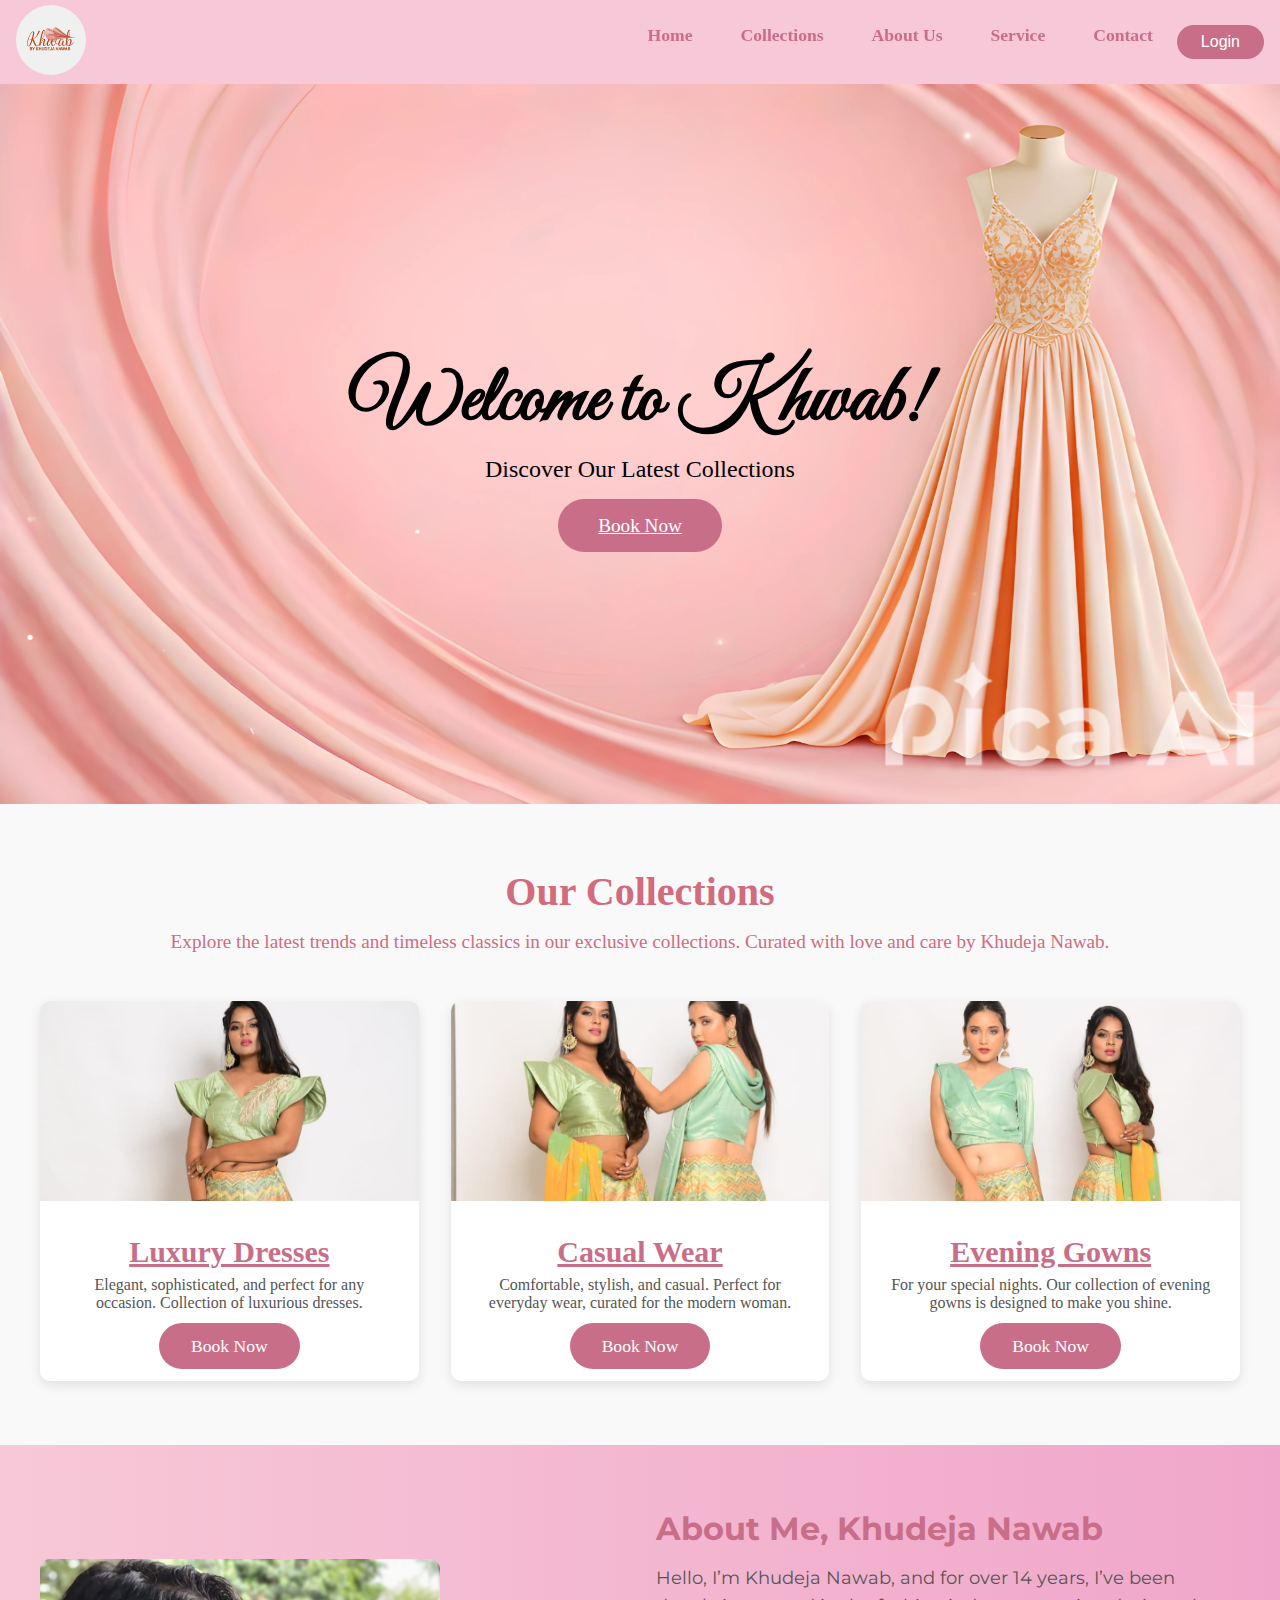
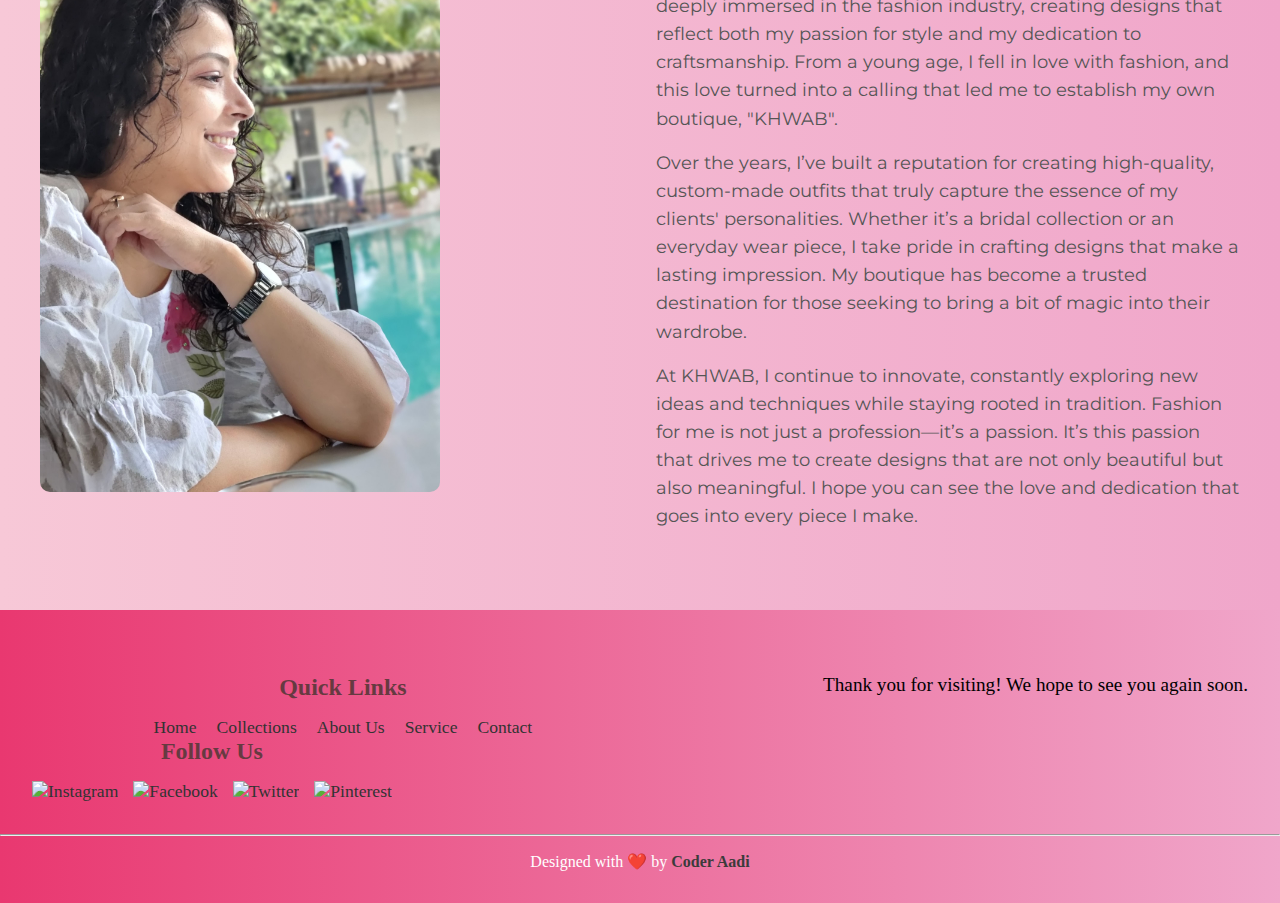
==== commit 6dd985de: "added product.html" ====
--- a/index.html
+++ b/index.html
@@ -28,14 +28,34 @@
         <nav>
             <ul class="nav-links">
                 <li><a href="#hero">Home</a></li>
-                <li><a href="#collections">Collections</a></li>
+                <li><a href="/pages/products.html">Collections</a></li>
                 <li><a href="#about">About Us</a></li>
                 <li><a href="#service">Service</a></li>
-                <li><a href="#contact">Contact</a></li>
+                <li><a href="javascript:void(0);" onclick="openPopup()">Contact</a></li>
                 <button id="openLoginModal">Login</button>
             </ul>
         </nav>
     </header>
+
+    <!-- Popup Contact Form -->
+    <div id="popup" class="popup-overlay">
+        <div class="popup-content">
+            <span class="close-btn" onclick="closePopup()">&times;</span>
+            <h2>Contact Me</h2>
+            <form action="/submit_contact" method="post">
+                <label for="name">Your Name:</label>
+                <input type="text" id="name" name="name" required>
+
+                <label for="email">Your Email:</label>
+                <input type="email" id="email" name="email" required>
+
+                <label for="message">Your Message:</label>
+                <textarea id="message" name="message" rows="5" required></textarea>
+
+                <button type="submit">Send Message</button>
+            </form>
+        </div>
+    </div>
 
     <!-- Hero Section -->
     <section class="hero" id="hero">
@@ -59,7 +79,7 @@
                     <div class="collection-info">
                         <h3>Luxury Dresses</h3>
                         <p>Elegant, sophisticated, and perfect for any occasion. Collection of luxurious dresses.</p>
-                        <a href="#shop" class="btn">Book Now</a>
+                        <a href="pages/products.html#luxury" class="btn">Book Now</a>
                     </div>
                 </div>
 
@@ -68,7 +88,7 @@
                     <div class="collection-info">
                         <h3>Casual Wear</h3>
                         <p>Comfortable, stylish, and casual. Perfect for everyday wear, curated for the modern woman.</p>
-                        <a href="#shop" class="btn">Book Now</a>
+                        <a href="/pages/products.html#casual" class="btn">Book Now</a>
                     </div>
                 </div>
 
@@ -77,7 +97,7 @@
                     <div class="collection-info">
                         <h3>Evening Gowns</h3>
                         <p>For your special nights. Our collection of evening gowns is designed to make you shine.</p>
-                        <a href="#shop" class="btn">Book Now</a>
+                        <a href="/pages/products.html#gowns" class="btn">Book Now</a>
                     </div>
                 </div>
 
@@ -149,71 +169,74 @@
 
     <!-- Modal Start -->
     <div id="authModal" class="modal">
-        <div class="modal-content">
-            <span class="close">&times;</span>
-
-            <!-- Toggle between Login/Register -->
-            <div class="auth-toggle">
-                <button id="loginBtn" class="active">Login</button>
-                <button id="registerBtn">Register</button>
-            </div>
-
-            <!-- Login Form -->
-            <div id="loginForm" class="auth-form active">
-                <h2>Login</h2>
-                <br>
-                <form>
-                    <div class="input-group">
-                        <label for="login-email">Email</label>
-                        <input type="email" id="login-email" placeholder="Enter your email" required />
-                        <span id="login-email-error" class="error-message"></span>
-                    </div>
-
-                    <div class="input-group">
-                        <label for="login-password">Password</label>
-                        <input type="password" id="login-password" placeholder="Enter your password" required />
-                        <span id="login-password-error" class="error-message"></span>
-                    </div>
-
-                    <div class="options">
-                        <label>
-                            <input type="checkbox" id="rememberMe" /> Remember Me
-                        </label>
-                        <a href="#" id="forgotPassword">Forgot Password?</a>
-                    </div>
-
-                    <button type="submit" id="loginSubmit" class="btn">Login</button>
-                </form>
-            </div>
-
-            <!-- Register Form -->
-            <div id="registerForm" class="auth-form">
-                <h2>Register</h2>
-                <br>
-                <form>
-                    <div class="input-group">
-                        <label for="register-name">Full Name</label>
-                        <input type="text" id="register-name" placeholder="Enter your full name" required />
-                        <span id="register-name-error" class="error-message"></span>
-                    </div>
-
-                    <div class="input-group">
-                        <label for="register-email">Email</label>
-                        <input type="email" id="register-email" placeholder="Enter your email" required />
-                        <span id="register-email-error" class="error-message"></span>
-                    </div>
-
-                    <div class="input-group">
-                        <label for="register-password">Password</label>
-                        <input type="password" id="register-password" placeholder="Enter your password" required />
-                        <span id="register-password-error" class="error-message"></span>
-                    </div>
-
-                    <button type="submit" id="registerSubmit" class="btn">Register</button>
-                </form>
+        <div class="modal-wrapper">
+            <div class="modal-content">
+                <span class="close">&times;</span>
+
+                <!-- Toggle between Login/Register -->
+                <div class="auth-toggle">
+                    <button id="loginBtn" class="active">Login</button>
+                    <button id="registerBtn">Register</button>
+                </div>
+
+                <!-- Login Form -->
+                <div id="loginForm" class="auth-form active">
+                    <h2>Login</h2>
+                    <br>
+                    <form>
+                        <div class="input-group">
+                            <label for="login-email">Email</label>
+                            <input type="email" id="login-email" placeholder="Enter your email" required />
+                            <span id="login-email-error" class="error-message"></span>
+                        </div>
+
+                        <div class="input-group">
+                            <label for="login-password">Password</label>
+                            <input type="password" id="login-password" placeholder="Enter your password" required />
+                            <span id="login-password-error" class="error-message"></span>
+                        </div>
+
+                        <div class="options">
+                            <label>
+                                <input type="checkbox" id="rememberMe" /> Remember Me
+                            </label>
+                            <a href="#" id="forgotPassword">Forgot Password?</a>
+                        </div>
+
+                        <button type="submit" id="loginSubmit" class="btn">Login</button>
+                    </form>
+                </div>
+
+                <!-- Register Form -->
+                <div id="registerForm" class="auth-form">
+                    <h2>Register</h2>
+                    <br>
+                    <form>
+                        <div class="input-group">
+                            <label for="register-name">Full Name</label>
+                            <input type="text" id="register-name" placeholder="Enter your full name" required />
+                            <span id="register-name-error" class="error-message"></span>
+                        </div>
+
+                        <div class="input-group">
+                            <label for="register-email">Email</label>
+                            <input type="email" id="register-email" placeholder="Enter your email" required />
+                            <span id="register-email-error" class="error-message"></span>
+                        </div>
+
+                        <div class="input-group">
+                            <label for="register-password">Password</label>
+                            <input type="password" id="register-password" placeholder="Enter your password" required />
+                            <span id="register-password-error" class="error-message"></span>
+                        </div>
+
+                        <button type="submit" id="registerSubmit" class="btn">Register</button>
+                    </form>
+                </div>
             </div>
         </div>
     </div>
+    <!-- Modal End -->
 
     <!-- Moving particles JS -->
     <script>
@@ -351,6 +374,15 @@
             document.getElementById('registerBtn').classList.add('active');
             document.getElementById('loginBtn').classList.remove('active');
         });
+        // Function to open the popup
+        function openPopup() {
+            document.getElementById('popup').style.display = 'flex';
+        }
+
+        // Function to close the popup
+        function closePopup() {
+            document.getElementById('popup').style.display = 'none';
+        }
     </script>
 </body>
 
--- a/assets/css/style.css
+++ b/assets/css/style.css
@@ -105,6 +105,73 @@
     transform: translateY(-5px) scale(1.5); /* Slight upward movement and scaling */
 }
 
+/* Popup Background */
+.popup-overlay {
+    position: fixed;
+    top: 0;
+    left: 0;
+    width: 100%;
+    height: 100%;
+    background: rgba(0, 0, 0, 0.7);
+    display: none;
+    justify-content: center;
+    align-items: center;
+    z-index: 1000;
+}
+
+/* Popup Content */
+.popup-content {
+    background: white;
+    padding: 20px;
+    width: 400px;
+    border-radius: 10px;
+    position: relative;
+}
+
+/* Close Button */
+.popup-content .close-btn {
+    position: absolute;
+    top: 10px;
+    right: 10px;
+    font-size: 20px;
+    cursor: pointer;
+}
+
+/* Form Styling */
+.popup-content h2 {
+    text-align: center;
+    margin-bottom: 20px;
+    font-family: 'Arial', sans-serif;
+}
+
+.popup-content form {
+    display: flex;
+    flex-direction: column;
+}
+
+.popup-content input,
+.popup-content textarea {
+    padding: 10px;
+    margin-bottom: 10px;
+    border: 1px solid #ccc;
+    border-radius: 5px;
+}
+
+.popup-content button {
+    padding: 1rem 2.5rem;
+    background-color: var(--dark-pink);
+    color: white;
+    font-size: 1.2rem;
+    border: none;
+    border-radius: 5px;
+    cursor: pointer;
+    transition: background-color 0.3s ease, transform 0.3s ease;
+}
+
+.popup-content button:hover {
+    background-color: rgb(195, 51, 75);
+}
+
 /* Hero Section */
 .hero {
     position: relative;
@@ -165,6 +232,19 @@
 .hero-text .btn:hover {
     background-color: rgb(195, 51, 75);
     transform: scale(1.05);
+}
+
+#openLoginModal{
+    padding: 0.5rem 1.5rem;
+    margin-top: auto;
+    margin-bottom: auto;
+    background-color: var(--dark-pink);
+    color: white;
+    font-size: 1rem;
+    border: none;
+    border-radius: 35px;
+    cursor: pointer;
+    transition: background-color 0.3s ease, transform 0.3s ease;
 }
 
 /* Collection Section Stylings */
@@ -318,6 +398,17 @@
     }
 }
 
+.container h3{
+    margin-top: 2%;
+    margin-bottom: 2%;
+    text-decoration: underline;
+    font-size: 30px;
+}
+
+.container a{
+    text-decoration: none;
+}
+
 /* Footer Section Styles */
 footer {
     background: linear-gradient(to right, #e93870, #f0a6ca);
@@ -427,119 +518,172 @@
     }
 }
 
-/* Main content blur effect */
-body.modal-open {
-    filter: blur(5px); /* Applies a blur effect to the body */
-    transition: filter 0.3s ease; /* Smooth transition for the blur effect */
-}
-
-/* Login/Register Modal */
+/* Modal Styles */
 .modal {
-    display: none;
+    display: none; /* Hidden by default */
     position: fixed;
-    top: 50%;
-    left: 50%;
-    width: 500px;
-    height: auto;
-    z-index: 1000;
-    transform: translate(-50%, -50%);
-    overflow: hidden;
-}
-
-/* Modal Content */
+    z-index: 1000; /* Sit on top */
+    left: 0;
+    top: 0;
+    width: 100%;
+    height: 100%;
+    background-color: rgba(0, 0, 0, 0.5); /* Black with transparency */
+    padding-top: 60px;
+    transition: all 0.3s ease;
+}
+
+.modal-wrapper {
+    position: relative;
+    margin: auto;
+    background-color: #fff;
+    padding: 20px;
+    border-radius: 8px;
+    max-width: 500px;
+    width: 100%;
+}
+
 .modal-content {
-    background-color: #fff;
-    padding: 30px;
-    border-radius: 8px;
-    width: 500px;
-    position: relative; 
-    transition: all 0.3s ease;
-    display: flex;
-    flex-direction: column;
-    align-items: center;
+    position: relative;
+    padding: 20px;
+    text-align: center;
 }
 
 /* Close Button */
 .close {
+    position: absolute;
+    top: 10px;
+    right: 20px;
     font-size: 30px;
-    cursor: pointer;
-    position: absolute;
-    top: 1px;
-    right: 7px;
-}
-
-/* Auth Toggle Buttons */
+    font-weight: bold;
+    color: #aaa;
+    cursor: pointer;
+}
+
+.close:hover,
+.close:focus {
+    color: #000;
+    text-decoration: none;
+    cursor: pointer;
+}
+
+/* Auth Toggle Styles (Login/Register Buttons) */
 .auth-toggle {
-    display: flex;
-    justify-content: space-between;
-    width: 100%;
     margin-bottom: 20px;
 }
 
 .auth-toggle button {
-    padding: 10px 20px;
-    color: #c86e88;
-    background-color: #f0f0f0;
+    padding: 1rem 2.5rem;
+    background-color: var(--light-pink);
+    color: white;
+    font-size: 1.2rem;
     border: none;
-    cursor: pointer;
-    width: 48%;
-    font-size: 16px;
-    transition: background-color 0.3s ease;
+    border-radius: 50px;
+    cursor: pointer;
+    transition: background-color 0.3s ease, transform 0.3s ease;
 }
 
 .auth-toggle button.active {
-    background-color: #ca5375;
-    color: #fff;
-}
-
-/* Auth Forms */
+    background-color: var(--dark-pink);
+    color: white;
+}
+
+.auth-toggle button:hover {
+    background-color: rgb(195, 51, 75);
+    color: white;
+}
+
+/* Auth Form Styles */
 .auth-form {
     display: none;
-    width: 100%;
 }
 
 .auth-form.active {
     display: block;
 }
 
-/* Input Group */
 .input-group {
-    margin-bottom: 15px;
-    width: 100%;
+    margin: 15px 0;
+    text-align: left;
 }
 
 .input-group label {
     display: block;
     font-size: 14px;
-    color: #333;
+    margin-bottom: 5px;
 }
 
 .input-group input {
     width: 100%;
     padding: 10px;
-    border-radius: 5px;
+    font-size: 14px;
     border: 1px solid #ccc;
+    border-radius: 4px;
+}
+
+.input-group input:focus {
+    outline: none;
+    border-color: #007bff;
+}
+
+.error-message {
+    color: red;
+    font-size: 12px;
+}
+
+/* Options */
+.options {
+    display: flex;
+    justify-content: space-between;
+    margin-bottom: 20px;
+}
+
+.options label {
+    font-size: 14px;
+}
+
+.options a {
+    font-size: 14px;
+    color: #007bff;
+    text-decoration: none;
+}
+
+.options a:hover {
+    text-decoration: underline;
+}
+
+/* Button Styles */
+.btn {
+    background-color: rgb(195, 51, 75);
+    color: white;
+    border: none;
+    padding: 12px 25px;
     font-size: 16px;
-    transition: border 0.3s ease;
-}
-
-.input-group input:focus {
-    border-color: #007bff;
-}
-
-/* Button Style */
-button {
-    padding: 10px 20px;
-    background-color: #ca5375;
-    color: white;
-    border: none;
-    border-radius: 5px;
-    cursor: pointer;
-    font-size: 16px;
-    transition: background-color 0.3s ease;
-}
-
-button:hover {
-    background-color: lightpink;
-}
-
+    border-radius: 4px;
+    cursor: pointer;
+    width: 100%;
+    transition: all 0.3s ease;
+}
+
+.btn:hover {
+    background-color: rgb(149, 41, 59);
+}
+
+/* Responsive Design */
+@media screen and (max-width: 768px) {
+    .modal-wrapper {
+        padding: 10px;
+        width: 90%;
+    }
+
+    .auth-toggle button {
+        padding: 8px 15px;
+    }
+
+    .input-group input {
+        padding: 8px;
+    }
+
+    .btn {
+        padding: 10px 20px;
+    }
+}
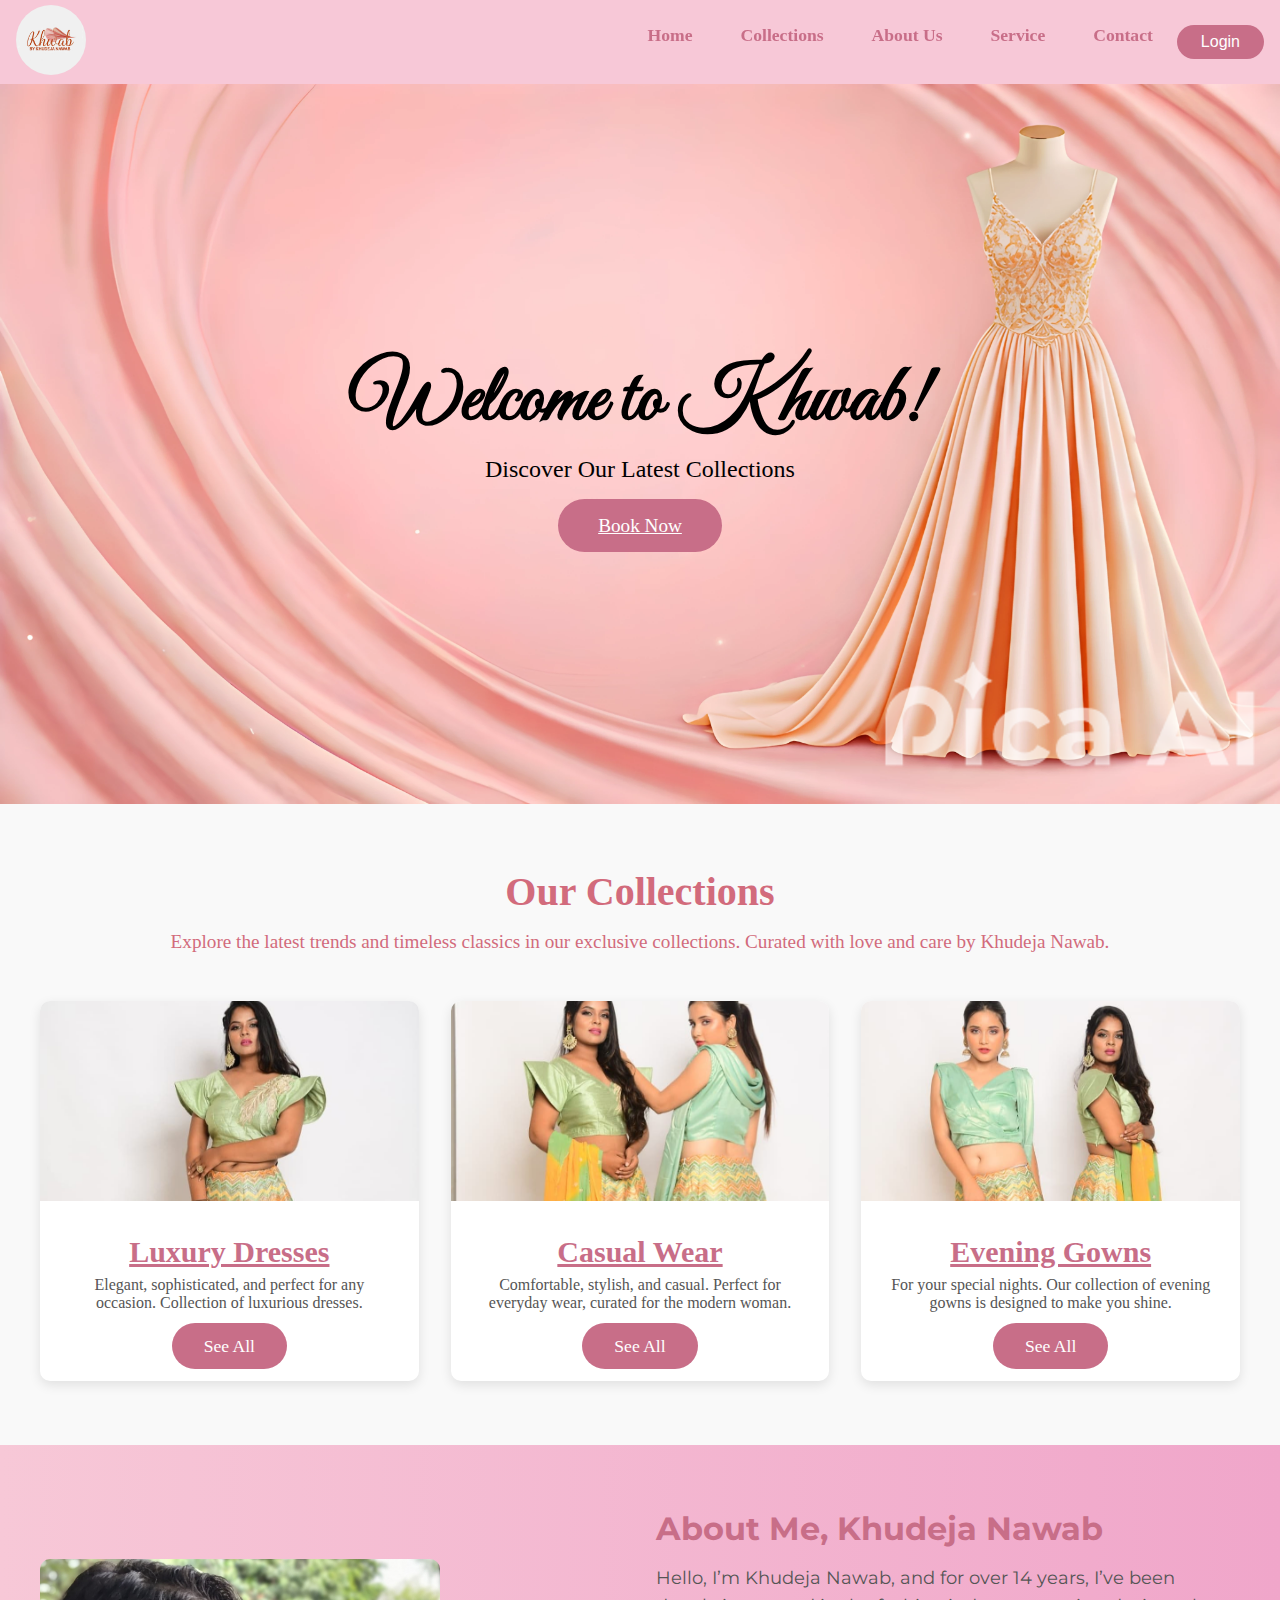
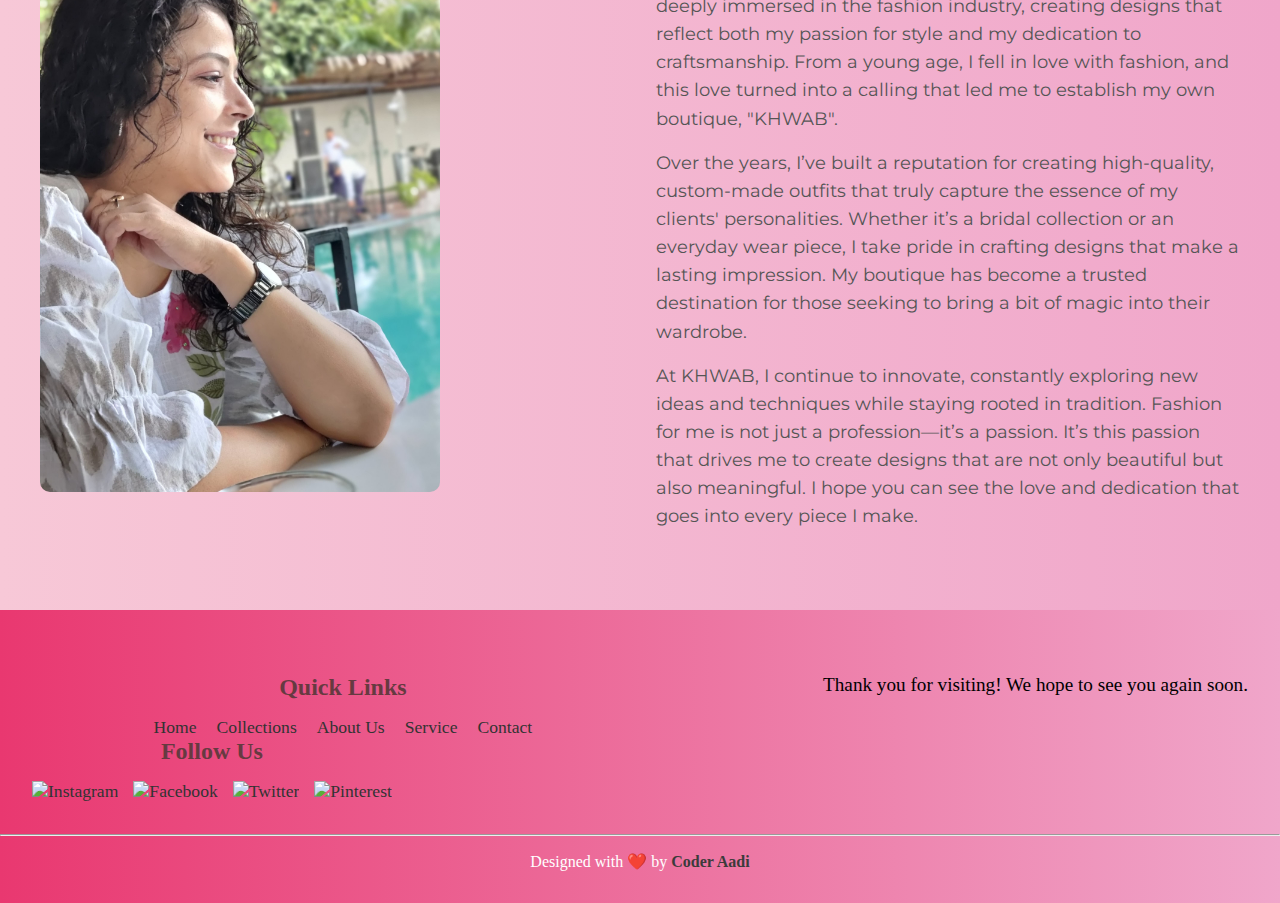
==== commit 014802eb: "added product-detail.html" ====
--- a/index.html
+++ b/index.html
@@ -79,7 +79,7 @@
                     <div class="collection-info">
                         <h3>Luxury Dresses</h3>
                         <p>Elegant, sophisticated, and perfect for any occasion. Collection of luxurious dresses.</p>
-                        <a href="pages/products.html#luxury" class="btn">Book Now</a>
+                        <a href="pages/products.html#luxury" class="btn">See All</a>
                     </div>
                 </div>
 
@@ -88,7 +88,7 @@
                     <div class="collection-info">
                         <h3>Casual Wear</h3>
                         <p>Comfortable, stylish, and casual. Perfect for everyday wear, curated for the modern woman.</p>
-                        <a href="/pages/products.html#casual" class="btn">Book Now</a>
+                        <a href="/pages/products.html#casual" class="btn">See All</a>
                     </div>
                 </div>
 
@@ -97,7 +97,7 @@
                     <div class="collection-info">
                         <h3>Evening Gowns</h3>
                         <p>For your special nights. Our collection of evening gowns is designed to make you shine.</p>
-                        <a href="/pages/products.html#gowns" class="btn">Book Now</a>
+                        <a href="/pages/products.html#gowns" class="btn">See All</a>
                     </div>
                 </div>
 
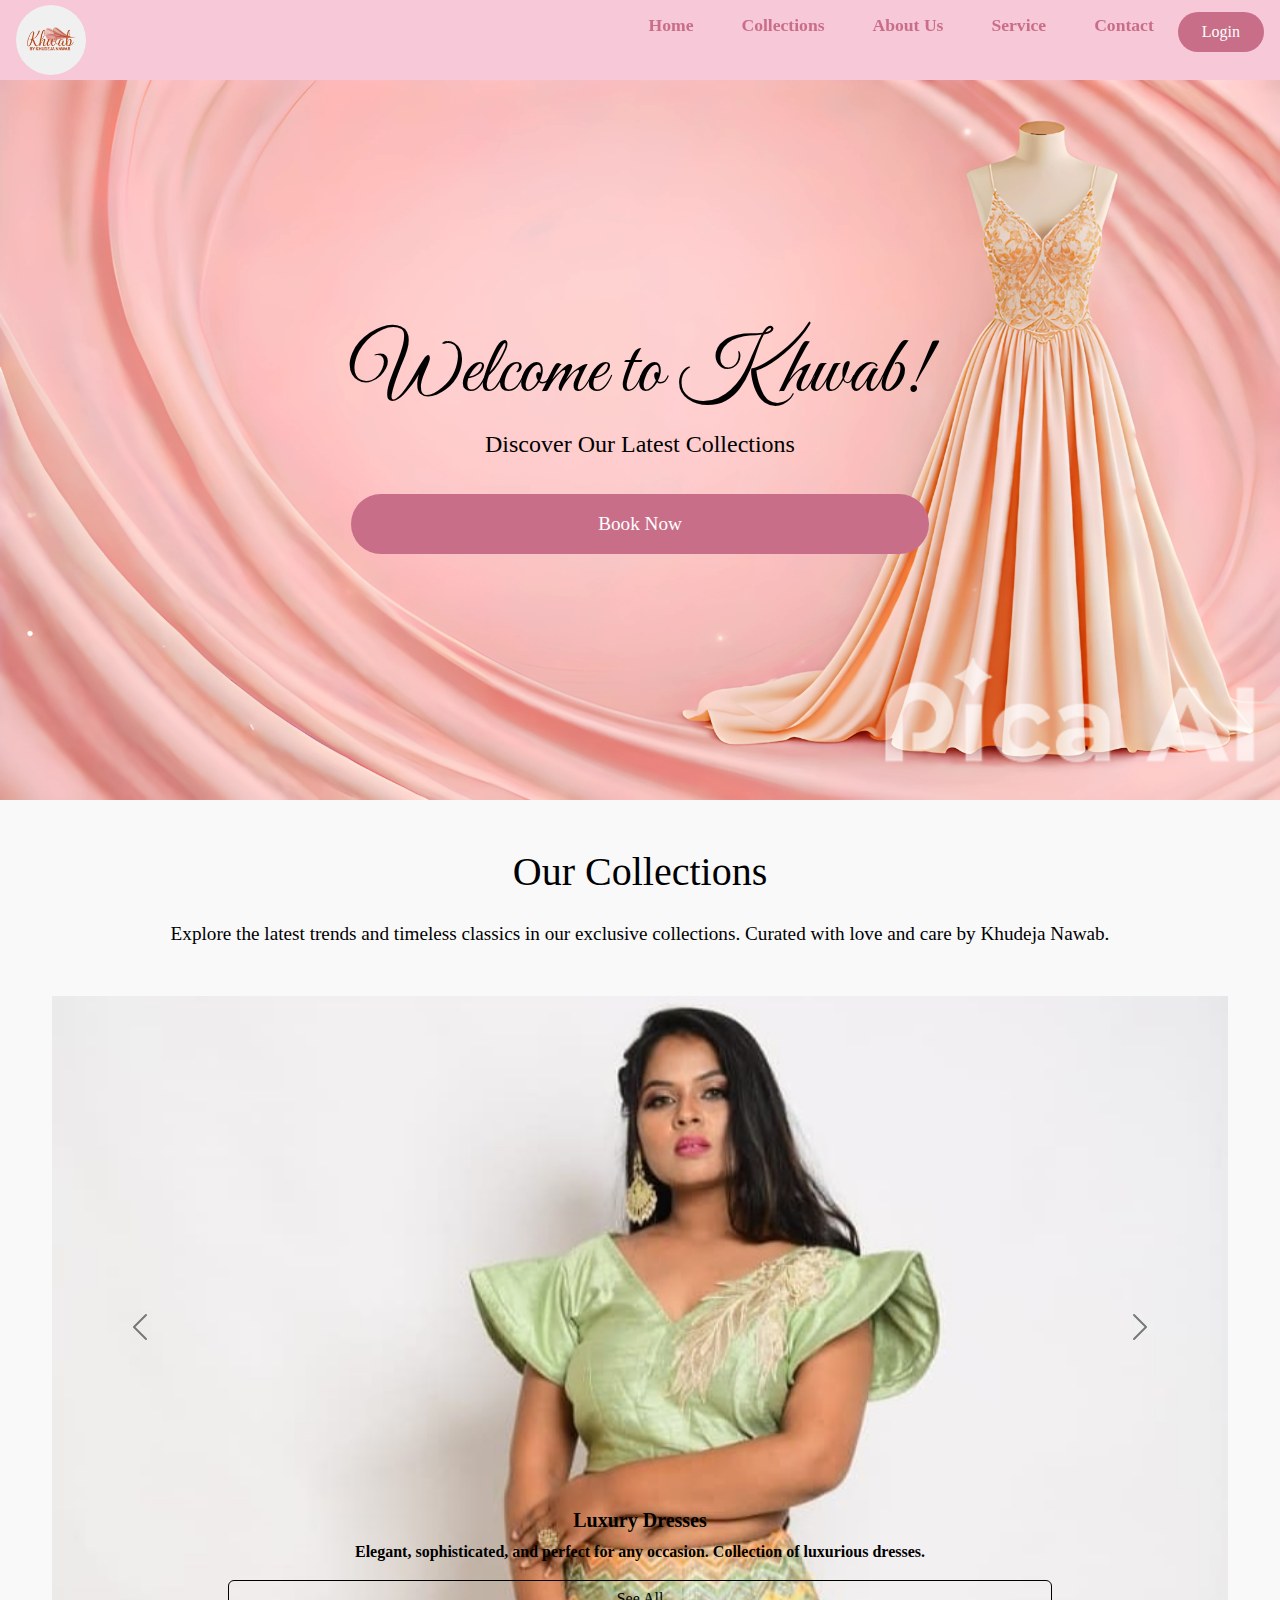
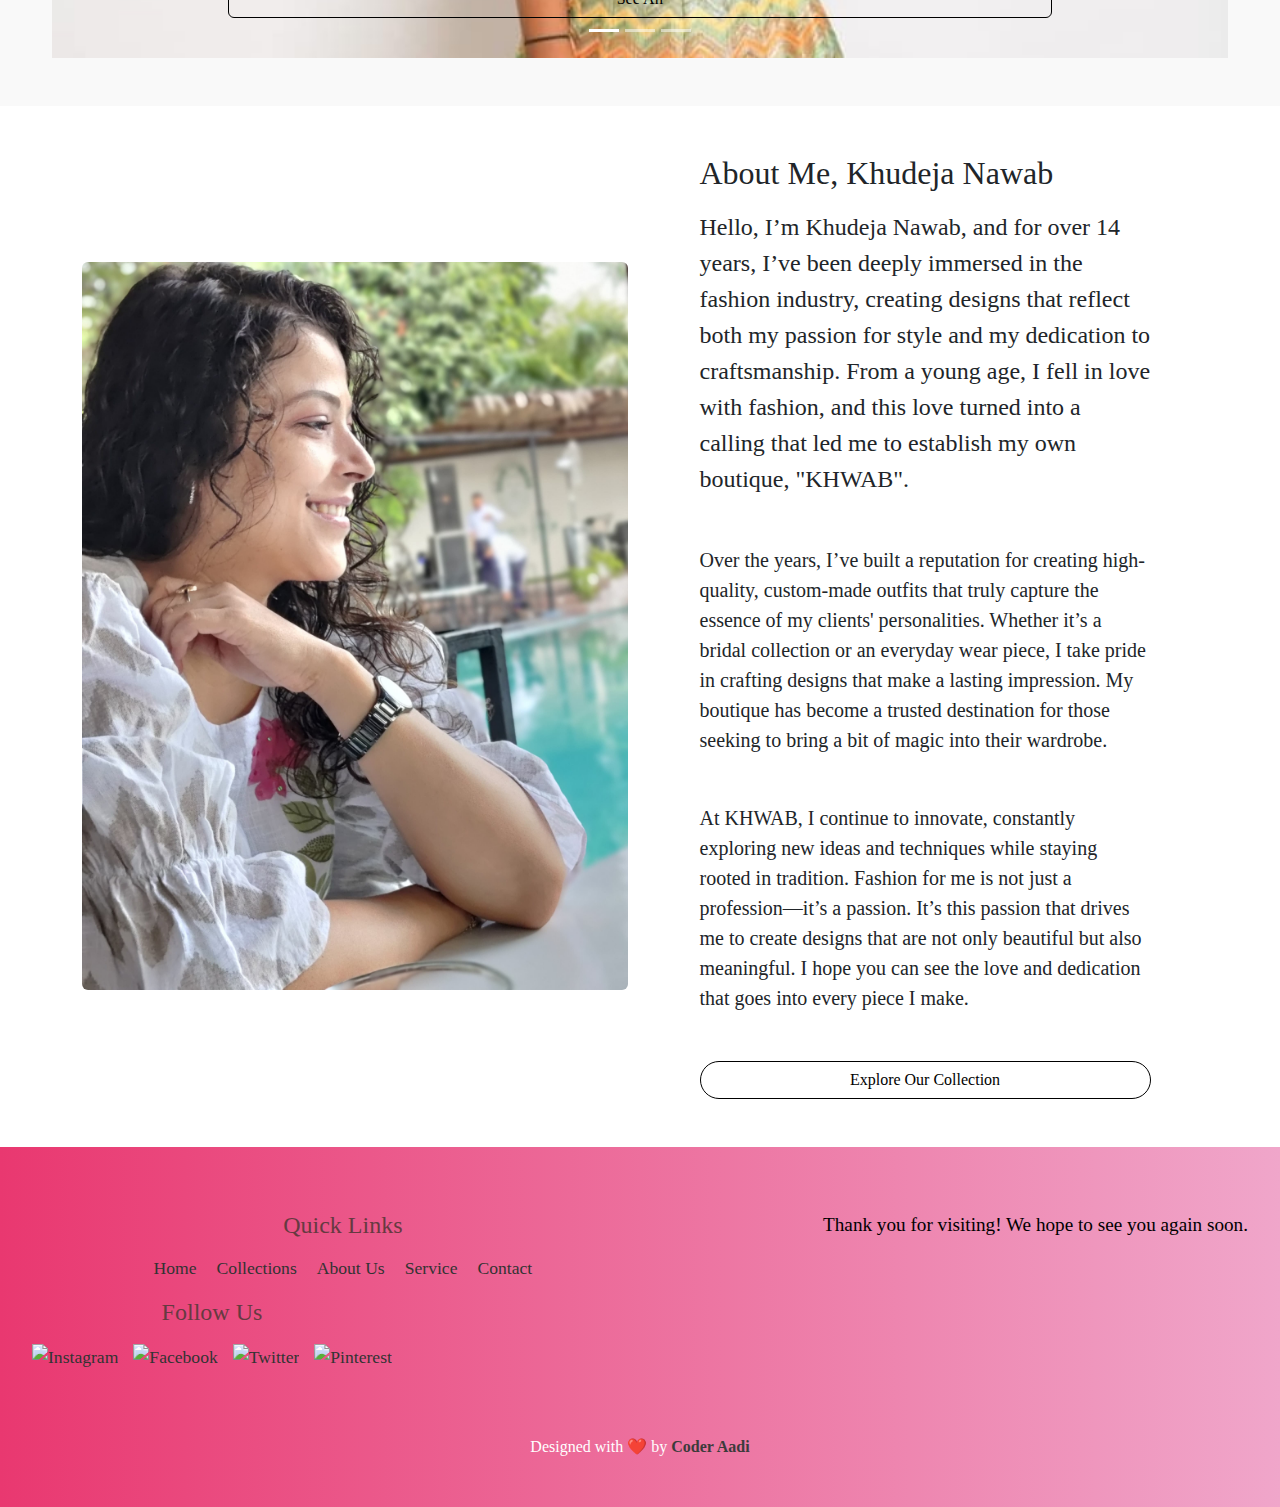
==== commit 90a7dbf9: "updated responsiveness" ====
--- a/index.html
+++ b/index.html
@@ -15,7 +15,57 @@
     <!-- Fonts -->
     <link rel="preconnect" href="https://fonts.googleapis.com">
     <link rel="preconnect" href="https://fonts.gstatic.com" crossorigin>
-    <link href="https://fonts.googleapis.com/css2?family=Great+Vibes&family=Montserrat:ital,wght@0,100..900;1,100..900&family=Parkinsans:wght@300..800&family=Poppins:ital,wght@0,100;0,200;0,300;0,400;0,500;0,600;0,700;0,800;0,900&family=Teko:wght@300..700&display=swap" rel="stylesheet">
+    <link
+        href="https://fonts.googleapis.com/css2?family=Great+Vibes&family=Montserrat:ital,wght@0,100..900;1,100..900&family=Parkinsans:wght@300..800&family=Poppins:ital,wght@0,100;0,200;0,300;0,400;0,500;0,600;0,700;0,800;0,900&family=Teko:wght@300..700&display=swap"
+        rel="stylesheet">
+    <link rel="stylesheet" href="https://unpkg.com/bootstrap@5.3.3/dist/css/bootstrap.min.css">
+    <link rel="stylesheet" href="https://unpkg.com/bs-brain@2.0.4/components/abouts/about-2/assets/css/about-2.css">
+    <!-- Bootstrap CSS -->
+    <link href="https://cdn.jsdelivr.net/npm/bootstrap@5.3.0-alpha1/dist/css/bootstrap.min.css" rel="stylesheet">
+    <style>
+        /* Custom styles */
+        body {
+            font-family: "Edu AU VIC WA NT Hand", cursive;
+        }
+
+        .carousel-caption h5,
+        .carousel-caption p {
+            color: black;
+            font-weight: bold;
+        }
+
+        .carousel-control-prev-icon,
+        .carousel-control-next-icon {
+            filter: invert(1);
+            /* Changes the arrow icons to black */
+        }
+
+        .carousel-control-prev,
+        .carousel-control-next {
+            color: black;
+            /* Changes the arrow buttons to black */
+        }
+
+        .btn {
+            color: black;
+            border-color: black;
+        }
+
+        .btn-outline-light {
+            border-color: black;
+            color: black;
+        }
+
+        .section-title,
+        .section-description {
+            color: black;
+        }
+
+        .carousel-indicators button {
+            background-color: black;
+            /* Changes the indicator dots to black */
+        }
+    </style>
 </head>
 
 <body>
@@ -67,64 +117,112 @@
         </div>
     </section>
 
-    <!-- Collections Section -->
-    <section id="collections" class="collections">
+    <!-- Collections Section with Carousel -->
+    <section id="collections" class="collections py-5">
         <div class="container">
-            <h2 class="section-title">Our Collections</h2>
-            <p class="section-description">Explore the latest trends and timeless classics in our exclusive collections.
+            <h2 class="section-title mb-4">Our Collections</h2>
+            <p class="section-description mb-5">Explore the latest trends and timeless classics in our exclusive
+                collections.
                 Curated with love and care by Khudeja Nawab.</p>
-            <div class="collection-cards">
-                <div class="collection-card">
-                    <img src="/assets/images/collection-img1.jpg" alt="Collection 1">
-                    <div class="collection-info">
-                        <h3>Luxury Dresses</h3>
-                        <p>Elegant, sophisticated, and perfect for any occasion. Collection of luxurious dresses.</p>
-                        <a href="pages/products.html#luxury" class="btn">See All</a>
+            <div id="carouselExampleCaptions" class="carousel slide" data-bs-ride="carousel">
+                <div class="carousel-indicators">
+                    <button type="button" data-bs-target="#carouselExampleCaptions" data-bs-slide-to="0" class="active"
+                        aria-current="true" aria-label="Slide 1"></button>
+                    <button type="button" data-bs-target="#carouselExampleCaptions" data-bs-slide-to="1"
+                        aria-label="Slide 2"></button>
+                    <button type="button" data-bs-target="#carouselExampleCaptions" data-bs-slide-to="2"
+                        aria-label="Slide 3"></button>
+                </div>
+                <div class="carousel-inner">
+                    <div class="carousel-item active">
+                        <img src="/assets/images/collection-img1.jpg" class="d-block w-100" alt="Luxury Dresses">
+                        <div class="carousel-caption d-none d-md-block">
+                            <h5>Luxury Dresses</h5>
+                            <p>Elegant, sophisticated, and perfect for any occasion. Collection of luxurious dresses.
+                            </p>
+                            <a href="pages/products.html#luxury" class="btn btn-outline-light">See All</a>
+                        </div>
                     </div>
-                </div>
-
-                <div class="collection-card">
-                    <img src="/assets/images/collection-img2.jpg" alt="Collection 2">
-                    <div class="collection-info">
-                        <h3>Casual Wear</h3>
-                        <p>Comfortable, stylish, and casual. Perfect for everyday wear, curated for the modern woman.</p>
-                        <a href="/pages/products.html#casual" class="btn">See All</a>
+                    <div class="carousel-item">
+                        <img src="/assets/images/collection-img2.jpg" class="d-block w-100" alt="Casual Wear">
+                        <div class="carousel-caption d-none d-md-block">
+                            <h5>Casual Wear</h5>
+                            <p>Comfortable, stylish, and casual. Perfect for everyday wear, curated for the modern
+                                woman.</p>
+                            <a href="/pages/products.html#casual" class="btn btn-outline-light">See All</a>
+                        </div>
                     </div>
-                </div>
-
-                <div class="collection-card">
-                    <img src="/assets/images/collection-img3.jpg" alt="Collection 3">
-                    <div class="collection-info">
-                        <h3>Evening Gowns</h3>
-                        <p>For your special nights. Our collection of evening gowns is designed to make you shine.</p>
-                        <a href="/pages/products.html#gowns" class="btn">See All</a>
+                    <div class="carousel-item">
+                        <img src="/assets/images/collection-img3.jpg" class="d-block w-100" alt="Evening Gowns">
+                        <div class="carousel-caption d-none d-md-block">
+                            <h5>Evening Gowns</h5>
+                            <p>For your special nights. Our collection of evening gowns is designed to make you shine.
+                            </p>
+                            <a href="/pages/products.html#gowns" class="btn btn-outline-light">See All</a>
+                        </div>
                     </div>
                 </div>
-
+                <button class="carousel-control-prev" type="button" data-bs-target="#carouselExampleCaptions"
+                    data-bs-slide="prev">
+                    <span class="carousel-control-prev-icon" aria-hidden="true"></span>
+                    <span class="visually-hidden">Previous</span>
+                </button>
+                <button class="carousel-control-next" type="button" data-bs-target="#carouselExampleCaptions"
+                    data-bs-slide="next">
+                    <span class="carousel-control-next-icon" aria-hidden="true"></span>
+                    <span class="visually-hidden">Next</span>
+                </button>
             </div>
         </div>
     </section>
 
-    <!-- About Us Section -->
-    <section id="about" class="about-us">
-        <div class="about-container">
-            <div class="about-image">
-                <img src="/assets/images/khudeja-nawab.jpg" alt="Khudeja Nawab">
-            </div>
-            <div class="about-text">
-                <h2>About Me, Khudeja Nawab</h2>
-                <p>Hello, I’m Khudeja Nawab, and for over 14 years, I’ve been deeply immersed in the fashion industry,
-                    creating designs that reflect both my passion for style and my dedication to craftsmanship. From a
-                    young age, I fell in love with fashion, and this love turned into a calling that led me to establish
-                    my own boutique, "KHWAB".</p>
-                <p>Over the years, I’ve built a reputation for creating high-quality, custom-made outfits that truly
-                    capture the essence of my clients' personalities. Whether it’s a bridal collection or an everyday
-                    wear piece, I take pride in crafting designs that make a lasting impression. My boutique has become
-                    a trusted destination for those seeking to bring a bit of magic into their wardrobe.</p>
-                <p>At KHWAB, I continue to innovate, constantly exploring new ideas and techniques while staying rooted
-                    in tradition. Fashion for me is not just a profession—it’s a passion. It’s this passion that drives
-                    me to create designs that are not only beautiful but also meaningful. I hope you can see the love
-                    and dedication that goes into every piece I make.</p>
+    <!-- About Us Section - Bootstrap Brain Component -->
+    <section class="py-3 py-md-5">
+        <div class="container">
+            <div class="row gy-3 gy-md-4 gy-lg-0 align-items-lg-center">
+                <!-- About Image -->
+                <div class="col-12 col-lg-6">
+                    <img class="img-fluid rounded" loading="lazy" src="/assets/images/khudeja-nawab.jpg"
+                        alt="Khudeja Nawab">
+                </div>
+
+                <!-- About Text -->
+                <div class="col-12 col-lg-6">
+                    <div class="row justify-content-xl-center">
+                        <div class="col-12 col-xl-10">
+                            <h2 class="mb-3">About Me, Khudeja Nawab</h2>
+                            <p class="lead fs-4 mb-3 mb-xl-5">
+                                Hello, I’m Khudeja Nawab, and for over 14 years, I’ve been deeply immersed in the
+                                fashion industry,
+                                creating designs that reflect both my passion for style and my dedication to
+                                craftsmanship. From a
+                                young age, I fell in love with fashion, and this love turned into a calling that led me
+                                to establish
+                                my own boutique, "KHWAB".
+                            </p>
+                            <p class="fs-5 mb-3 mb-xl-5">
+                                Over the years, I’ve built a reputation for creating high-quality, custom-made outfits
+                                that truly capture
+                                the essence of my clients' personalities. Whether it’s a bridal collection or an
+                                everyday wear piece,
+                                I take pride in crafting designs that make a lasting impression. My boutique has become
+                                a trusted
+                                destination for those seeking to bring a bit of magic into their wardrobe.
+                            </p>
+                            <p class="fs-5 mb-4 mb-xl-5">
+                                At KHWAB, I continue to innovate, constantly exploring new ideas and techniques while
+                                staying rooted
+                                in tradition. Fashion for me is not just a profession—it’s a passion. It’s this passion
+                                that drives
+                                me to create designs that are not only beautiful but also meaningful. I hope you can see
+                                the love and
+                                dedication that goes into every piece I make.
+                            </p>
+                            <button type="button" class="btn bsb-btn-xl btn-outline-primary rounded-pill">Explore Our
+                                Collection</button>
+                        </div>
+                    </div>
+                </div>
             </div>
         </div>
     </section>
@@ -137,7 +235,7 @@
                 <ul>
                     <li><a href="#home">Home</a></li>
                     <li><a href="#collections">Collections</a></li>
-                    <li><a href="#about">About Us</a></li>
+                    <li class="about-us-f"><a href="#about">About Us</a></li>
                     <li><a href="#service">Service</a></li>
                     <li><a href="#contact">Contact</a></li>
                 </ul>
@@ -148,22 +246,26 @@
             <div class="social-links">
                 <h3>Follow Us</h3>
                 <ul>
-                    <li><a href="https://www.instagram.com/khwabofficial/?igsh=MXZoZmw4djF5OGRlbw%3D%3D#" target="_blank">
-                            <img src="https://img.icons8.com/?size=100&id=Xy10Jcu1L2Su&format=png&color=000000" alt="Instagram"></a></li>
+                    <li><a href="https://www.instagram.com/khwabofficial/?igsh=MXZoZmw4djF5OGRlbw%3D%3D#"
+                            target="_blank">
+                            <img src="https://img.icons8.com/?size=100&id=Xy10Jcu1L2Su&format=png&color=000000"
+                                alt="Instagram"></a></li>
                     <li><a href="https://www.facebook.com" target="_blank">
-                            <img src="https://img.icons8.com/?size=100&id=118497&format=png&color=000000" alt="Facebook"></a></li>
+                            <img src="https://img.icons8.com/?size=100&id=118497&format=png&color=000000"
+                                alt="Facebook"></a></li>
                     <li><a href="https://twitter.com" target="_blank">
-                            <img src="https://img.icons8.com/?size=100&id=13963&format=png&color=000000" alt="Twitter"></a></li>
+                            <img src="https://img.icons8.com/?size=100&id=13963&format=png&color=000000"
+                                alt="Twitter"></a></li>
                     <li><a href="https://www.pinterest.com" target="_blank">
-                            <img src="https://img.icons8.com/?size=100&id=16713&format=png&color=000000" alt="Pinterest"></a></li>
+                            <img src="https://img.icons8.com/?size=100&id=16713&format=png&color=000000"
+                                alt="Pinterest"></a></li>
                 </ul>
             </div>
         </div>
 
-        <hr>
-
         <div class="footer-credit">
-            <p>Designed with ❤️ by <a href="https://www.linkedin.com/in/aditya-aerpule-a22062309/" target="_blank">Coder Aadi</a></p>
+            <p>Designed with ❤️ by <a href="https://www.linkedin.com/in/aditya-aerpule-a22062309/" target="_blank">Coder
+                    Aadi</a></p>
         </div>
     </footer>
 
@@ -351,6 +453,10 @@
         });
     </script>
 
+    <!-- Bootstrap JS & Dependencies -->
+    <script src="https://cdn.jsdelivr.net/npm/@popperjs/core@2.11.6/dist/umd/popper.min.js"></script>
+    <script src="https://cdn.jsdelivr.net/npm/bootstrap@5.3.0-alpha1/dist/js/bootstrap.min.js"></script>
+
     <script>
         // Modal and Form Toggle
         document.getElementById('openLoginModal').addEventListener('click', function () {
--- a/assets/css/style.css
+++ b/assets/css/style.css
@@ -10,7 +10,8 @@
     background-color: #f6afd7;
     color: #333;
     position: relative;
-    z-index: 10; /* Set z-index lower than the header */
+    z-index: 10;
+    /* Set z-index lower than the header */
 }
 
 /* Color Palette */
@@ -30,7 +31,8 @@
     transition: background-color 0.3s ease;
     position: sticky;
     top: 0;
-    z-index: 100; /* Keep header above other content */
+    z-index: 100;
+    /* Keep header above other content */
 }
 
 .logo img {
@@ -51,7 +53,8 @@
     position: sticky;
     top: 0;
     overflow: hidden;
-    z-index: 99; /* Ensure nav stays below the header */
+    z-index: 99;
+    /* Ensure nav stays below the header */
 }
 
 /* Navbar links container */
@@ -59,14 +62,16 @@
     display: flex;
     list-style-type: none;
     padding: 0;
-    justify-content: center; /* Center the items */
+    justify-content: center;
+    /* Center the items */
 }
 
 /* Individual list items */
 nav ul li {
     margin: 0 1.5rem;
     position: relative;
-    z-index: 1; /* Ensure that the hover effect is applied on the correct layer */
+    z-index: 1;
+    /* Ensure that the hover effect is applied on the correct layer */
 }
 
 /* Style for anchor tags */
@@ -76,8 +81,10 @@
     font-weight: bold;
     font-size: 1.1rem;
     position: relative;
-    transition: color 0.3s ease, transform 0.3s ease; /* Ensure smooth transition */
-    padding-bottom: 2px; /* Add some space at the bottom for the underline */
+    transition: color 0.3s ease, transform 0.3s ease;
+    /* Ensure smooth transition */
+    padding-bottom: 2px;
+    /* Add some space at the bottom for the underline */
 }
 
 /* Hover effect and popup animation */
@@ -101,8 +108,10 @@
 
 /* Popup effect */
 nav ul li a:hover {
-    color: rgb(195, 51, 75); /* Change text color on hover */
-    transform: translateY(-5px) scale(1.5); /* Slight upward movement and scaling */
+    color: rgb(195, 51, 75);
+    /* Change text color on hover */
+    transform: translateY(-5px) scale(1.5);
+    /* Slight upward movement and scaling */
 }
 
 /* Popup Background */
@@ -185,11 +194,13 @@
     align-items: center;
     text-align: center;
     transition: background 0.5s ease;
-    overflow: hidden; /* Ensure particles stay within the hero section */
-}
-
-.hero-text{
-    z-index: 5; /* Ensure the text is on top of particles */
+    overflow: hidden;
+    /* Ensure particles stay within the hero section */
+}
+
+.hero-text {
+    z-index: 5;
+    /* Ensure the text is on top of particles */
 }
 
 #particles-js {
@@ -198,8 +209,10 @@
     left: 0;
     width: 100%;
     height: 100%;
-    z-index: 1; /* Behind the text but in front of the background */
-    pointer-events: none; /* Ensure particles don't block user interactions */
+    z-index: 1;
+    /* Behind the text but in front of the background */
+    pointer-events: none;
+    /* Ensure particles don't block user interactions */
 }
 
 .hero-text h1 {
@@ -234,7 +247,7 @@
     transform: scale(1.05);
 }
 
-#openLoginModal{
+#openLoginModal {
     padding: 0.5rem 1.5rem;
     margin-top: auto;
     margin-bottom: auto;
@@ -328,6 +341,7 @@
 .collection-card:hover {
     transform: translateY(-5px);
 }
+
 /* Collection section stylings ends here */
 
 /* About Us Section */
@@ -354,7 +368,7 @@
 }
 
 .about-image img {
-    width: 100%;
+    width: 80%;
     max-width: 400px;
     border-radius: 10px;
     transition: transform 0.3s ease, box-shadow 0.3s ease;
@@ -384,6 +398,7 @@
     margin-bottom: 1rem;
     color: #555;
 }
+
 /* About me section ends here */
 
 /* Animations */
@@ -392,20 +407,21 @@
         opacity: 0;
         transform: translateY(30px);
     }
+
     100% {
         opacity: 1;
         transform: translateY(0);
     }
 }
 
-.container h3{
+.container h3 {
     margin-top: 2%;
     margin-bottom: 2%;
     text-decoration: underline;
     font-size: 30px;
 }
 
-.container a{
+.container a {
     text-decoration: none;
 }
 
@@ -420,7 +436,8 @@
 .footer-content {
     display: flex;
     flex-wrap: wrap;
-    justify-content: space-between; /* Align quick links to left and social links to right */
+    justify-content: space-between;
+    /* Align quick links to left and social links to right */
     padding: 2rem;
 }
 
@@ -430,10 +447,12 @@
     margin-bottom: 1.5rem;
     color: black;
     text-align: center;
-    flex: 1 1 100%; /* Ensures the message takes up full width */
-}
-
-.quick-links h3, .social-links h3 {
+    flex: 1 1 100%;
+    /* Ensures the message takes up full width */
+}
+
+.quick-links h3,
+.social-links h3 {
     font-size: 1.5rem;
     color: rgb(102, 58, 65);
     margin-bottom: 1rem;
@@ -447,38 +466,48 @@
     margin-right: 10%;
 }
 
-.quick-links ul, .social-links ul {
+.quick-links ul,
+.social-links ul {
     list-style-type: none;
     padding: 0;
 }
 
 /* Align Quick Links li horizontally */
 .quick-links ul {
-    display: flex; /* Align the <li> elements horizontally */
-    gap: 20px; /* Add spacing between the links */
-    justify-content: center; /* Optional: centers the items within the container */
+    display: flex;
+    /* Align the <li> elements horizontally */
+    gap: 20px;
+    /* Add spacing between the links */
+    justify-content: center;
+    /* Optional: centers the items within the container */
 }
 
 .quick-links ul li {
-    margin: 0; /* Remove the default margin */
-}
-
-.quick-links ul li a, .social-links ul li a {
+    margin: 0;
+    /* Remove the default margin */
+}
+
+.quick-links ul li a,
+.social-links ul li a {
     text-decoration: none;
     color: #333;
     font-size: 1.1rem;
     transition: color 0.3s ease;
 }
 
-.quick-links ul li a:hover, .social-links ul li a:hover {
+.quick-links ul li a:hover,
+.social-links ul li a:hover {
     color: white;
 }
 
 /* Social Links Styles */
 .social-links ul {
-    display: flex; /* Align social icons horizontally */
-    justify-content: center; /* Center align the icons */
-    gap: 15px; /* Add spacing between icons */
+    display: flex;
+    /* Align social icons horizontally */
+    justify-content: center;
+    /* Center align the icons */
+    gap: 15px;
+    /* Add spacing between icons */
 }
 
 .social-links ul li img {
@@ -488,7 +517,8 @@
 }
 
 .social-links ul li img:hover {
-    transform: scale(1.1); /* Hover effect to slightly scale up the icons */
+    transform: scale(1.1);
+    /* Hover effect to slightly scale up the icons */
 }
 
 .footer-credit {
@@ -507,10 +537,63 @@
     text-decoration: underline;
 }
 
+/* Mobile Responsiveness */
+@media (max-width: 768px) {
+    .footer-content {
+        flex-direction: column;
+        /* Stack the footer sections vertically on mobile */
+        align-items: center;
+        /* Center the content */
+    }
+
+    .thank-you p {
+        display: none;
+        /* Remove thank you message */
+    }
+
+    .quick-links {
+        flex-direction: row;
+        margin-left: 0;
+        /* Remove left margin on smaller screens */
+        margin-bottom: -1rem;
+        /* Add space below quick links */
+    }
+
+    .social-links {
+        margin-right: 0;
+        /* Remove right margin on smaller screens */
+        margin-bottom: 7rem;
+    }
+
+    .quick-links ul {
+        flex-direction: row;
+        /* Stack quick links vertically */
+        align-items: center;
+        /* Center the links */
+    }
+
+    .quick-links ul li {
+        margin-bottom: 1rem;
+        /* Add space between links */
+    }
+    .quick-links ul li.about-us-f {
+        display: none;
+    }
+
+    .social-links ul {
+        flex-direction: row;
+        /* Keep social icons in a row */
+        justify-content: center;
+        /* Center align the social icons */
+    }
+}
+
+
 /* Smooth Scroll */
 html {
     scroll-behavior: smooth;
 }
+
 /* Media query for mobile phones */
 @media screen and (max-width: 768px) {
     .hero {
@@ -520,14 +603,17 @@
 
 /* Modal Styles */
 .modal {
-    display: none; /* Hidden by default */
+    display: none;
+    /* Hidden by default */
     position: fixed;
-    z-index: 1000; /* Sit on top */
+    z-index: 1000;
+    /* Sit on top */
     left: 0;
     top: 0;
     width: 100%;
     height: 100%;
-    background-color: rgba(0, 0, 0, 0.5); /* Black with transparency */
+    background-color: rgba(0, 0, 0, 0.5);
+    /* Black with transparency */
     padding-top: 60px;
     transition: all 0.3s ease;
 }
@@ -686,4 +772,4 @@
     .btn {
         padding: 10px 20px;
     }
-}
+}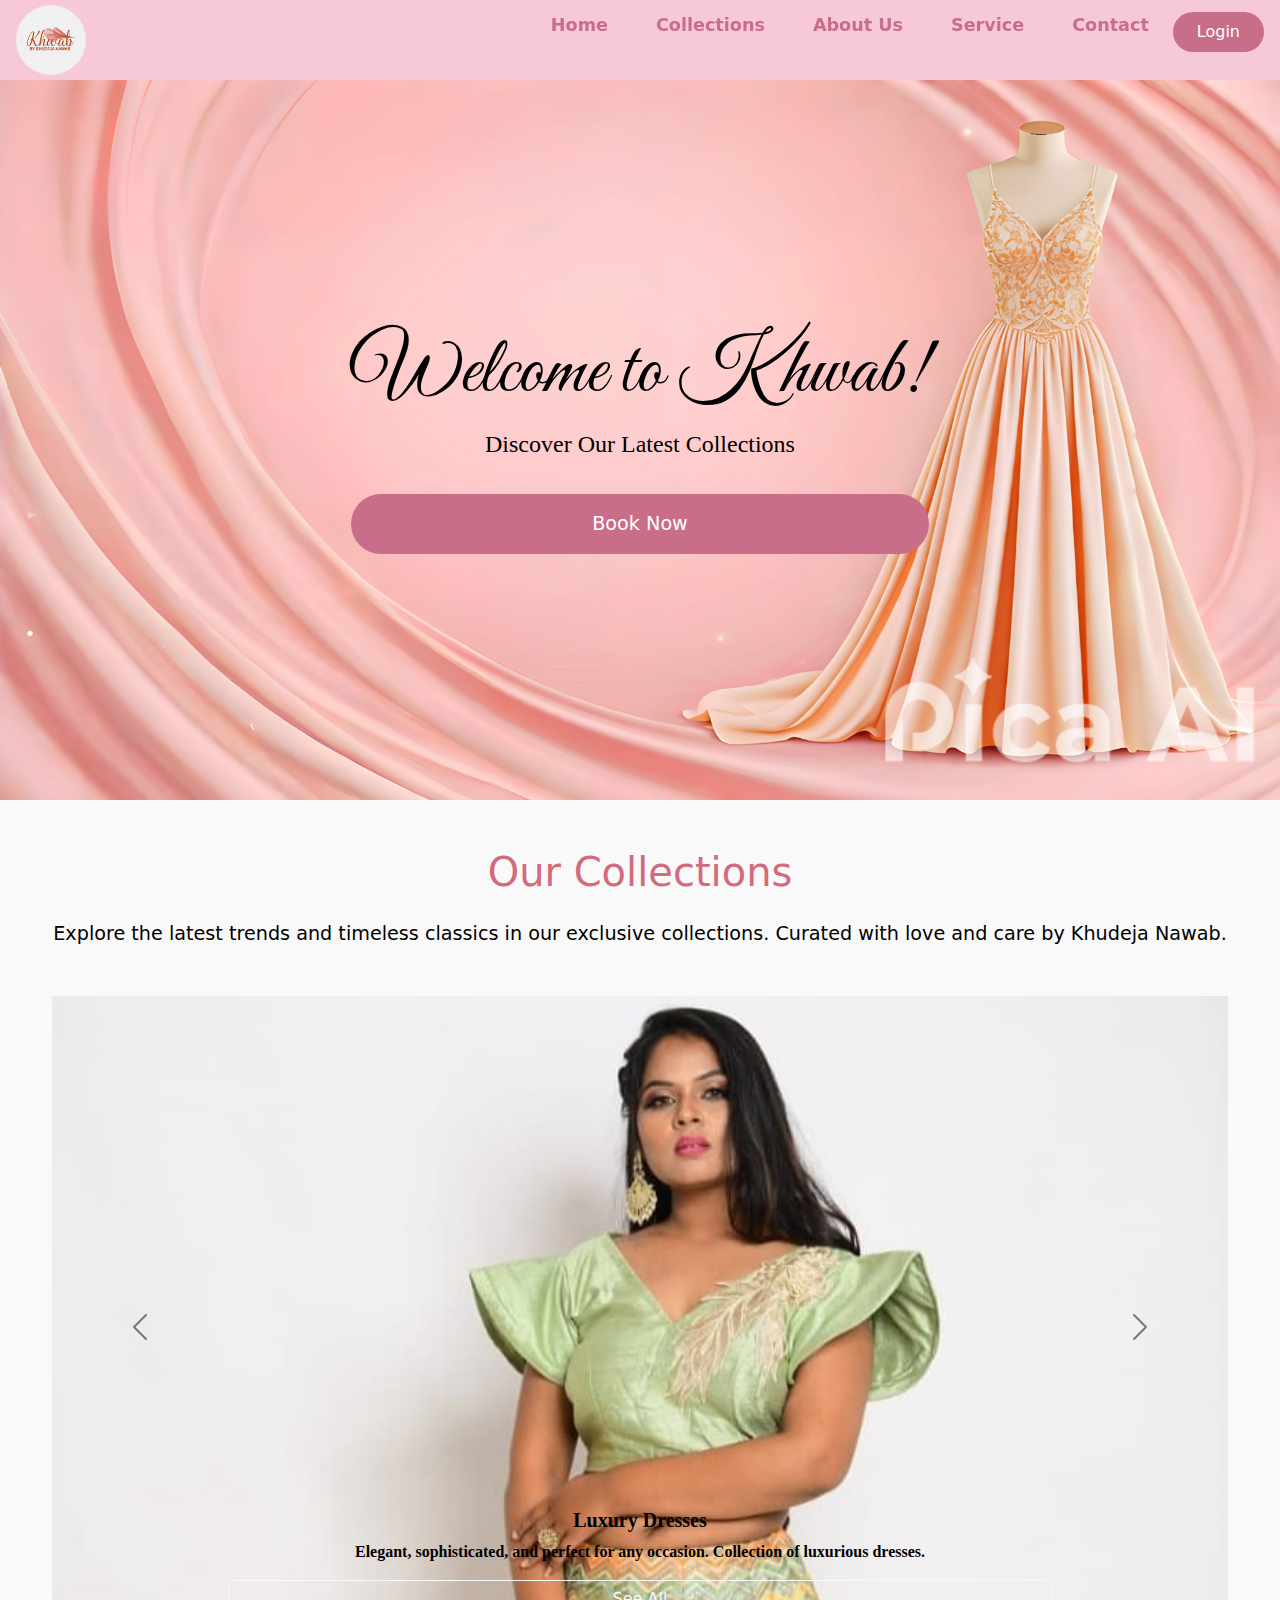
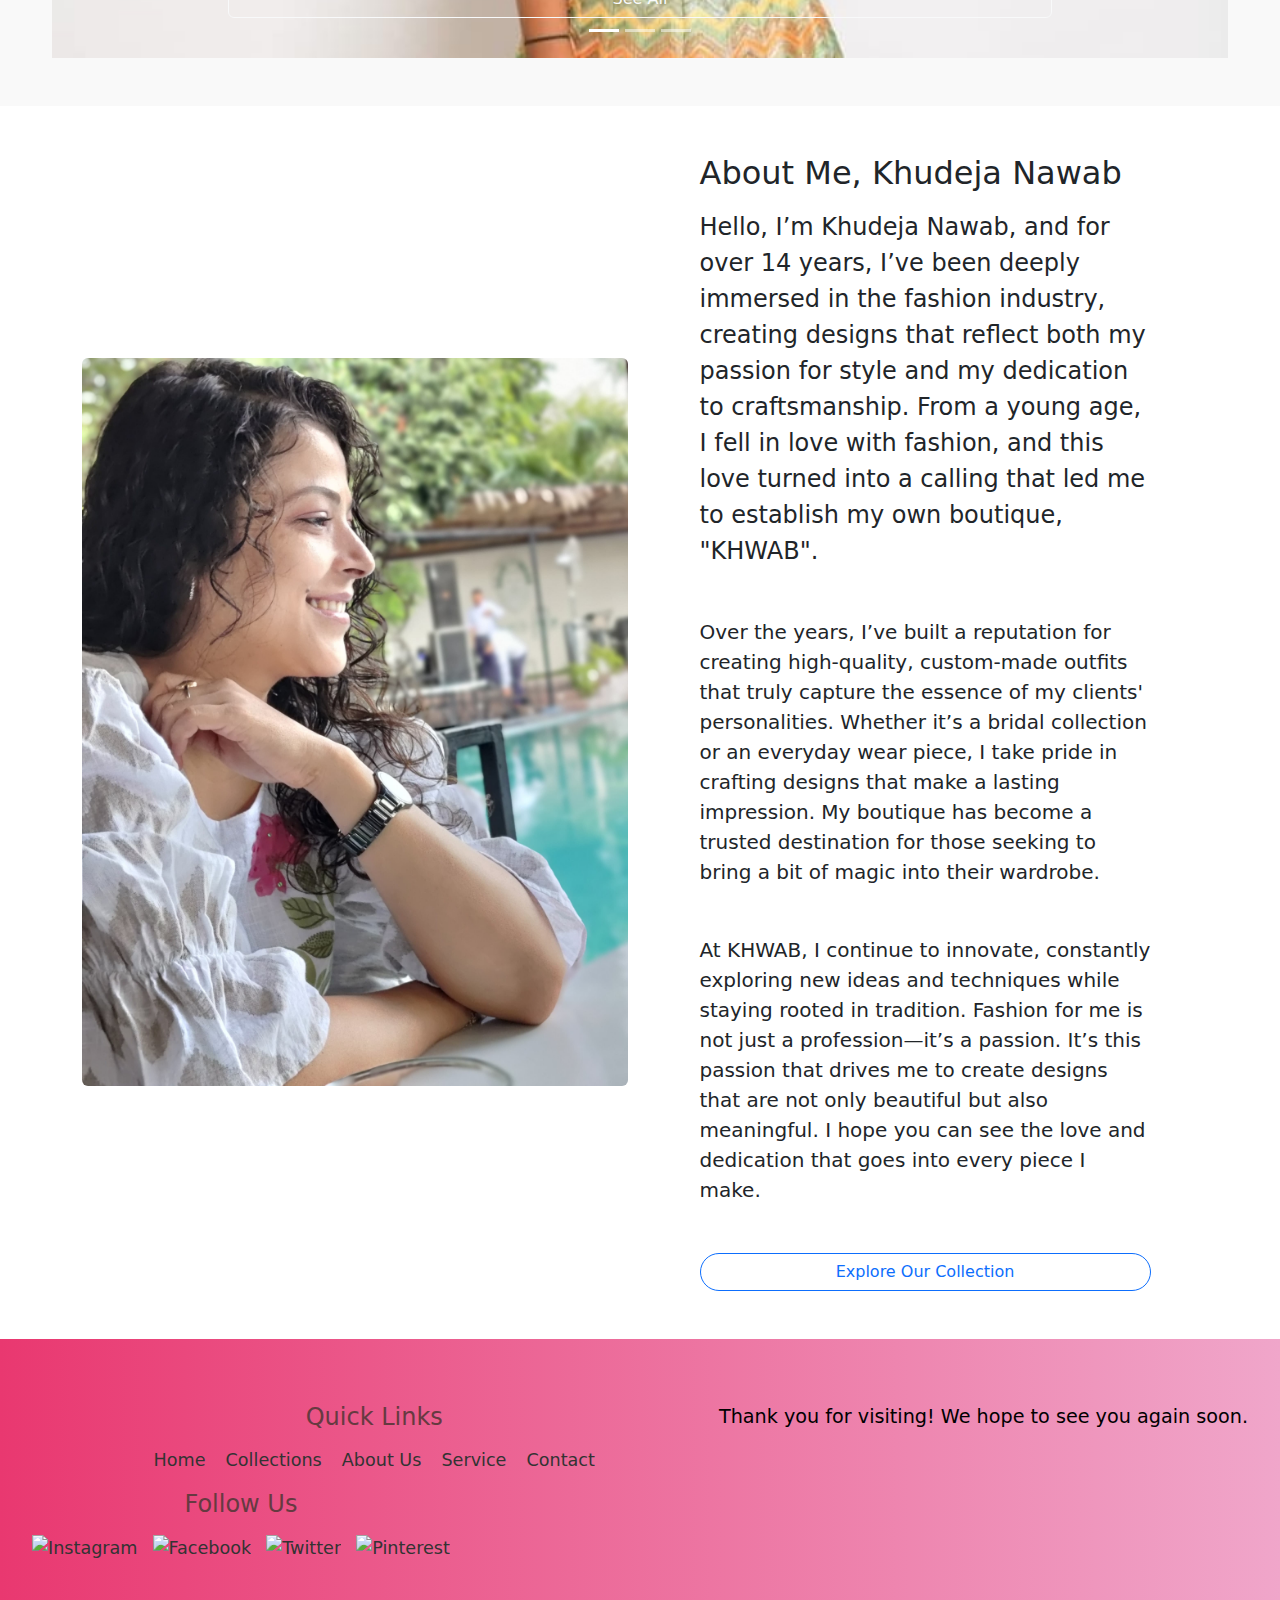
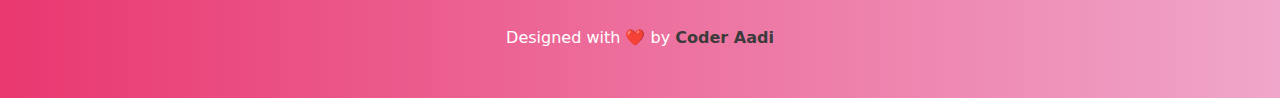
==== commit 7090f0d0: "updated corousel" ====
--- a/index.html
+++ b/index.html
@@ -22,54 +22,9 @@
     <link rel="stylesheet" href="https://unpkg.com/bs-brain@2.0.4/components/abouts/about-2/assets/css/about-2.css">
     <!-- Bootstrap CSS -->
     <link href="https://cdn.jsdelivr.net/npm/bootstrap@5.3.0-alpha1/dist/css/bootstrap.min.css" rel="stylesheet">
-    <style>
-        /* Custom styles */
-        body {
-            font-family: "Edu AU VIC WA NT Hand", cursive;
-        }
-
-        .carousel-caption h5,
-        .carousel-caption p {
-            color: black;
-            font-weight: bold;
-        }
-
-        .carousel-control-prev-icon,
-        .carousel-control-next-icon {
-            filter: invert(1);
-            /* Changes the arrow icons to black */
-        }
-
-        .carousel-control-prev,
-        .carousel-control-next {
-            color: black;
-            /* Changes the arrow buttons to black */
-        }
-
-        .btn {
-            color: black;
-            border-color: black;
-        }
-
-        .btn-outline-light {
-            border-color: black;
-            color: black;
-        }
-
-        .section-title,
-        .section-description {
-            color: black;
-        }
-
-        .carousel-indicators button {
-            background-color: black;
-            /* Changes the indicator dots to black */
-        }
-    </style>
 </head>
 
 <body>
-
     <!-- Header Section -->
     <header>
         <div class="logo">
--- a/assets/css/style.css
+++ b/assets/css/style.css
@@ -261,6 +261,47 @@
 }
 
 /* Collection Section Stylings */
+/* Custom styles */
+
+.carousel-caption h5,
+.carousel-caption p {
+    font-family: "Edu AU VIC WA NT Hand", cursive;
+    color: black;
+    font-weight: bold;
+}
+
+.carousel-control-prev-icon,
+.carousel-control-next-icon {
+    filter: invert(1);
+    /* Changes the arrow icons to black */
+}
+
+.carousel-control-prev,
+.carousel-control-next {
+    color: black;
+    /* Changes the arrow buttons to black */
+}
+
+.btn {
+    color: black;
+    border-color: black;
+}
+
+.btn-outline-light {
+    border-color: black;
+    color: black;
+}
+
+.section-title,
+.section-description {
+    color: black;
+}
+
+.carousel-indicators button {
+    background-color: black;
+    /* Changes the indicator dots to black */
+}
+
 /* Collections Section Styles */
 .collections {
     padding: 4rem 2rem;
@@ -576,6 +617,7 @@
         margin-bottom: 1rem;
         /* Add space between links */
     }
+
     .quick-links ul li.about-us-f {
         display: none;
     }
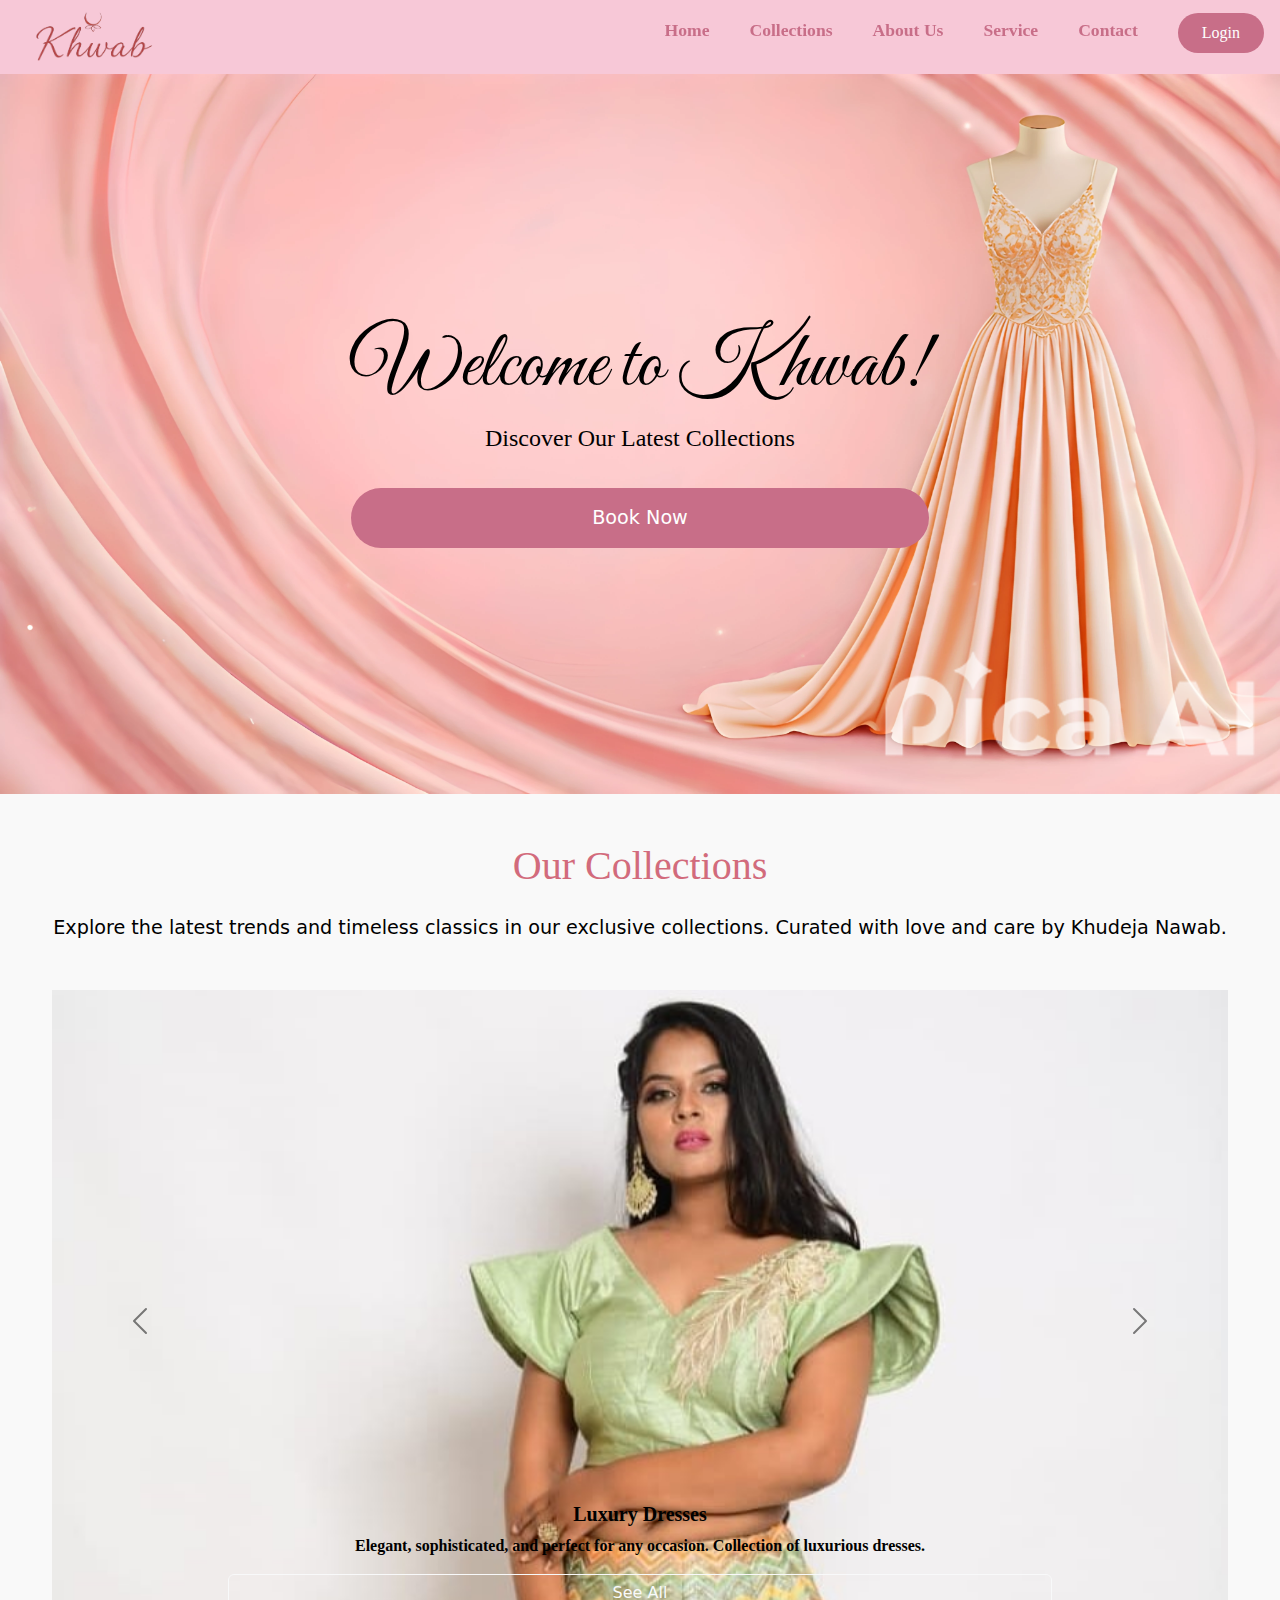
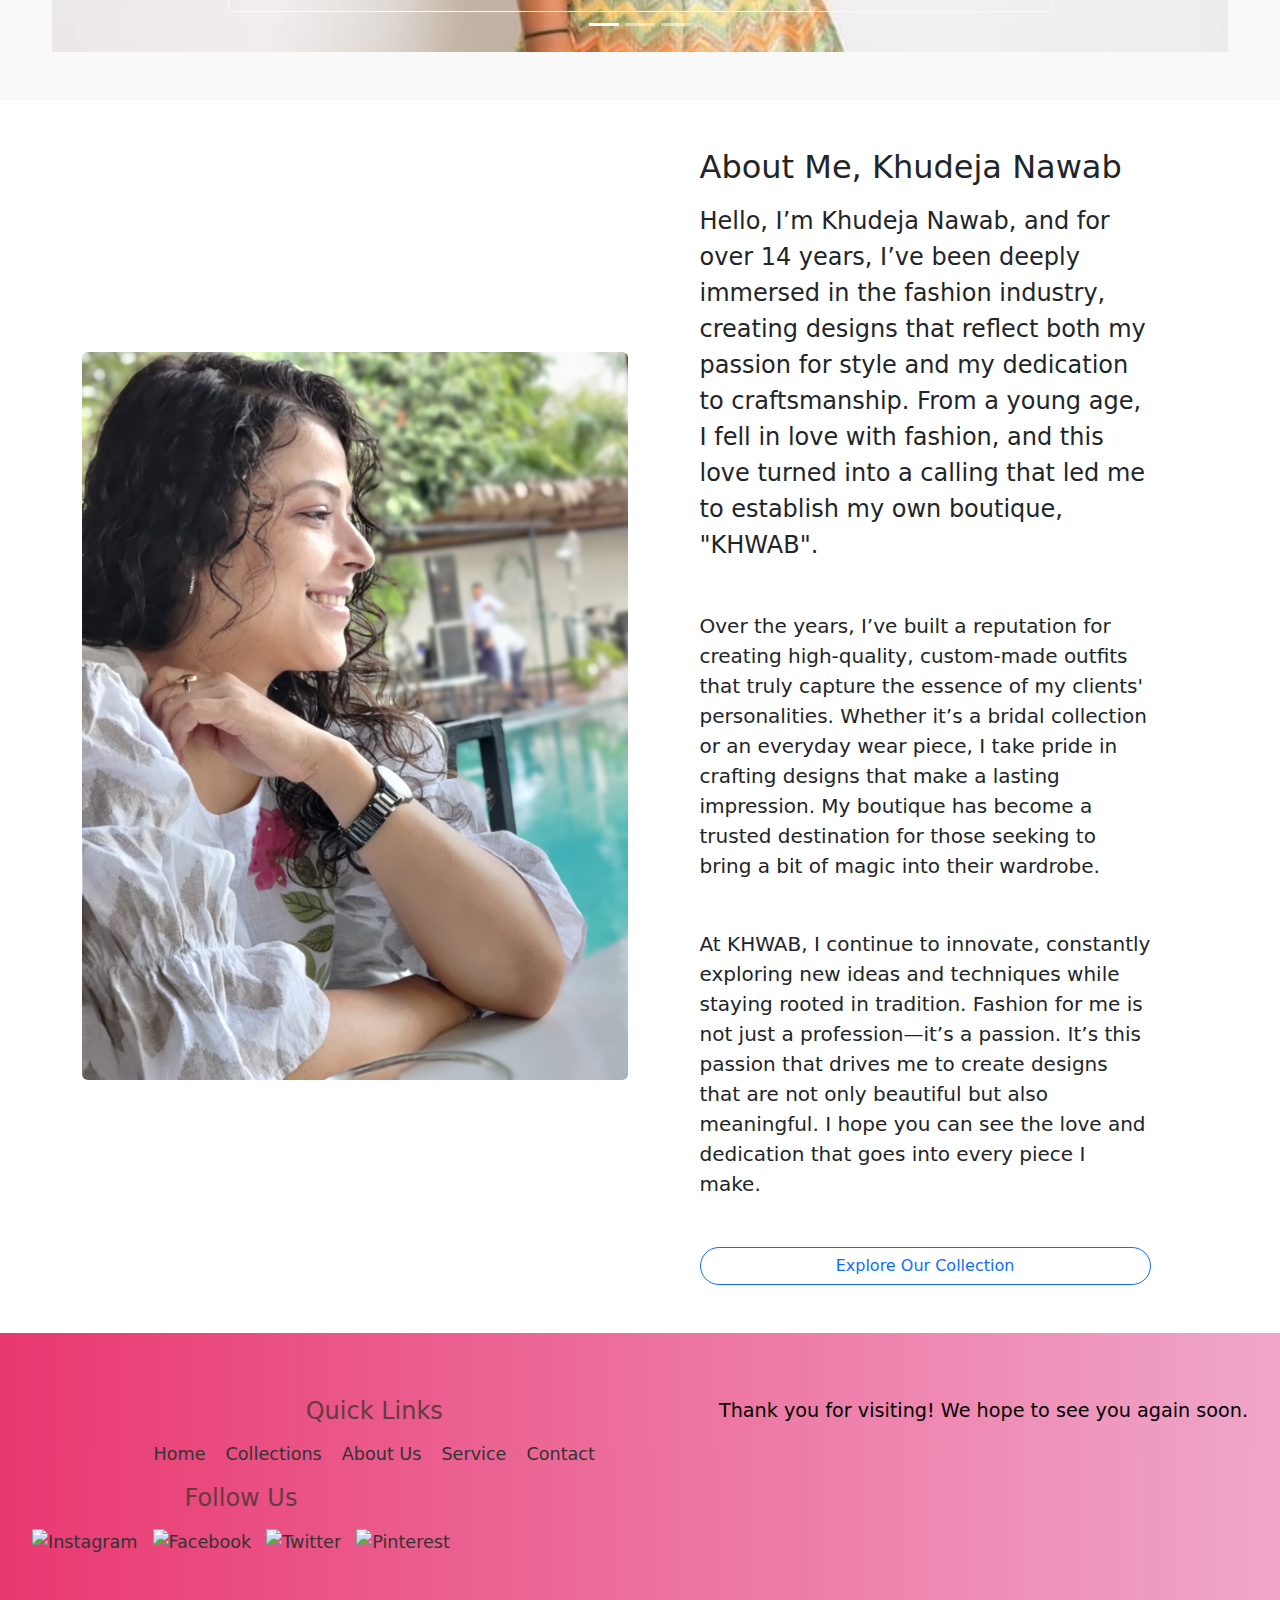
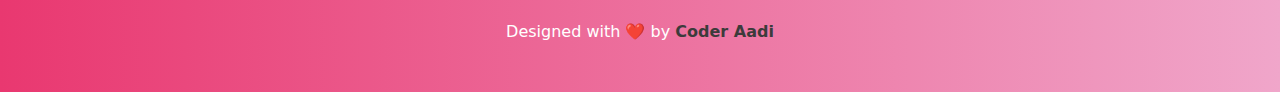
==== commit cfeee63d: "updated logo Image" ====
--- a/index.html
+++ b/index.html
@@ -28,7 +28,7 @@
     <!-- Header Section -->
     <header>
         <div class="logo">
-            <img src="/assets/images/logo-img.jpg" alt="KHWAB Boutique">
+            <img src="/assets/images/logo-img.png" alt="KHWAB Boutique">
         </div>
         <nav>
             <ul class="nav-links">
--- a/assets/css/style.css
+++ b/assets/css/style.css
@@ -23,6 +23,7 @@
 
 /* Header Section */
 header {
+    font-family: "Edu AU VIC WA NT Hand", cursive;
     display: flex;
     justify-content: space-between;
     align-items: center;
@@ -36,12 +37,12 @@
 }
 
 .logo img {
-    width: 70px;
+    width: 120px;
+    margin-left: 15%;
     height: auto;
     margin-top: auto;
     margin-bottom: auto;
     transition: transform 0.3s ease;
-    border-radius: 50%;
 }
 
 .logo img:hover {
@@ -54,7 +55,6 @@
     top: 0;
     overflow: hidden;
     z-index: 99;
-    /* Ensure nav stays below the header */
 }
 
 /* Navbar links container */
@@ -68,7 +68,9 @@
 
 /* Individual list items */
 nav ul li {
-    margin: 0 1.5rem;
+    margin-top: 2%;
+    margin-right: 2.5rem;
+    /* margin: 1.5rem; */
     position: relative;
     z-index: 1;
     /* Ensure that the hover effect is applied on the correct layer */
@@ -114,6 +116,55 @@
     /* Slight upward movement and scaling */
 }
 
+/* Media query for screen width 786px or less */
+@media (max-width: 786px) {
+
+    /* Hide the navbar links and display the hamburger icon */
+    nav ul {
+        display: none;
+        flex-direction: column;
+        position: absolute;
+        top: 100%;
+        left: 0;
+        width: 100%;
+        background-color: white;
+        z-index: 99;
+    }
+
+    /* Style for the hamburger icon */
+    .hamburger {
+        display: block;
+        cursor: pointer;
+        z-index: 100;
+        /* Ensure hamburger icon is on top */
+        padding: 10px;
+    }
+
+    .hamburger div {
+        width: 30px;
+        height: 3px;
+        background-color: var(--dark-pink);
+        margin: 6px 0;
+        transition: 0.4s;
+    }
+
+    /* Toggle nav when hamburger is clicked */
+    .hamburger.active+ul {
+        display: flex;
+    }
+
+    /* Style the navbar links for mobile view */
+    nav ul li {
+        margin: 1rem 0;
+        text-align: center;
+        width: 100%;
+    }
+
+    nav ul li a {
+        font-size: 1.3rem;
+    }
+}
+
 /* Popup Background */
 .popup-overlay {
     position: fixed;
@@ -247,9 +298,22 @@
     transform: scale(1.05);
 }
 
+@media (max-width: 786px) {
+    .hero-text .btn {
+        width: 50%;
+        background-color: var(--dark-pink);
+    }
+    .hero-text .btn:hover {
+        background-color: var(--dark-pink);
+        transform: scale(1.05);
+        color: white;
+    }
+}
+
+
 #openLoginModal {
     padding: 0.5rem 1.5rem;
-    margin-top: auto;
+    margin-top: 0.5rem;
     margin-bottom: auto;
     background-color: var(--dark-pink);
     color: white;
@@ -307,6 +371,10 @@
     padding: 4rem 2rem;
     background-color: #f9f9f9;
     color: rgb(210, 107, 124);
+}
+
+.collections .section-title {
+    font-family: "Edu AU VIC WA NT Hand", cursive;
 }
 
 .collections .container {
@@ -580,6 +648,22 @@
 
 /* Mobile Responsiveness */
 @media (max-width: 768px) {
+    body {
+        font-family: "Edu AU VIC WA NT Hand", cursive;
+    }
+
+    .hero-text h1 {
+        font-size: 5rem;
+        font-family: "Great Vibes", cursive;
+        color: rgb(0, 0, 0);
+        margin-bottom: 5px;
+        animation: fadeInUp 1s ease-out;
+    }
+
+    .hero {
+        background-image: url('/assets/images/hero-bg-phone.png.jpg');
+    }
+
     .footer-content {
         flex-direction: column;
         /* Stack the footer sections vertically on mobile */
@@ -628,19 +712,29 @@
         justify-content: center;
         /* Center align the social icons */
     }
+
+    .modal-wrapper {
+        padding: 10px;
+        width: 90%;
+    }
+
+    .auth-toggle button {
+        padding: 8px 15px;
+    }
+
+    .input-group input {
+        padding: 8px;
+    }
+
+    .btn {
+        padding: 10px 20px;
+    }
 }
 
 
 /* Smooth Scroll */
 html {
     scroll-behavior: smooth;
-}
-
-/* Media query for mobile phones */
-@media screen and (max-width: 768px) {
-    .hero {
-        background-image: url('/assets/images/hero-bg-phone.png.jpg');
-    }
 }
 
 /* Modal Styles */
@@ -794,24 +888,4 @@
 
 .btn:hover {
     background-color: rgb(149, 41, 59);
-}
-
-/* Responsive Design */
-@media screen and (max-width: 768px) {
-    .modal-wrapper {
-        padding: 10px;
-        width: 90%;
-    }
-
-    .auth-toggle button {
-        padding: 8px 15px;
-    }
-
-    .input-group input {
-        padding: 8px;
-    }
-
-    .btn {
-        padding: 10px 20px;
-    }
 }